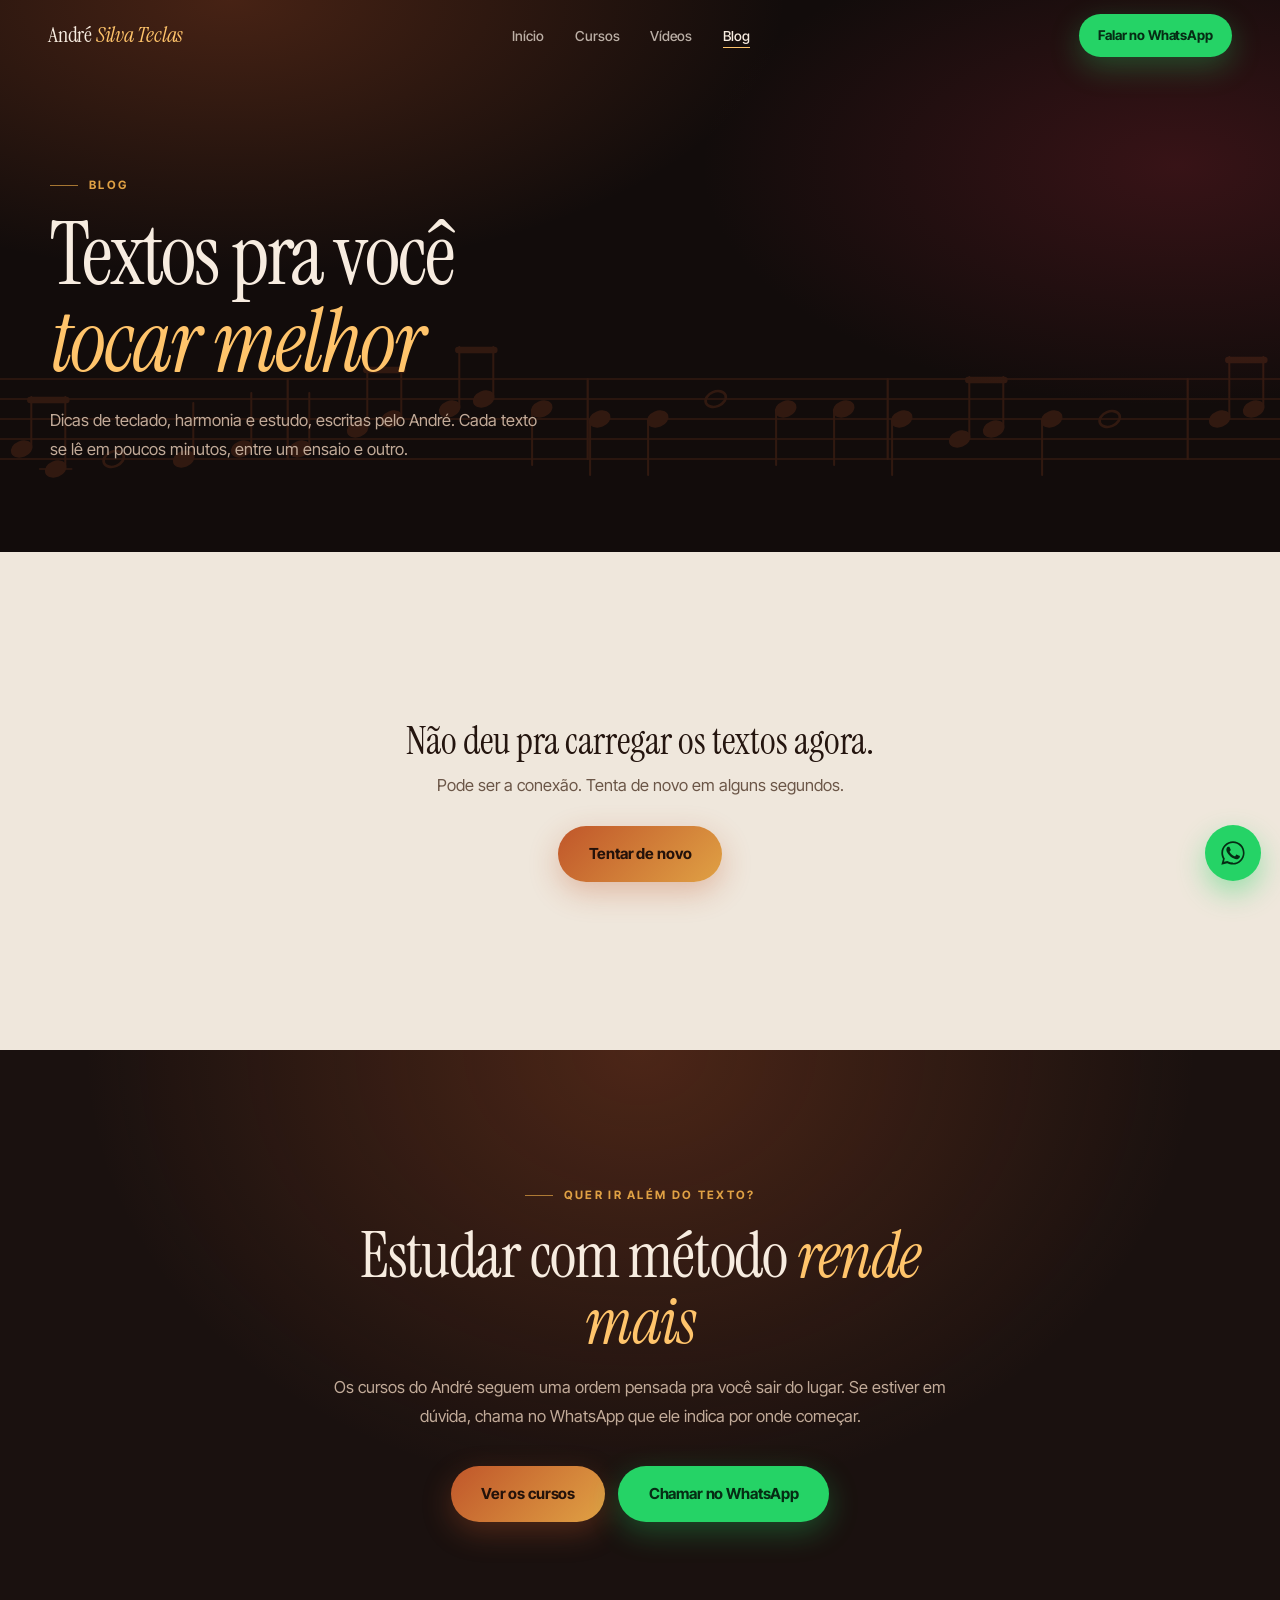
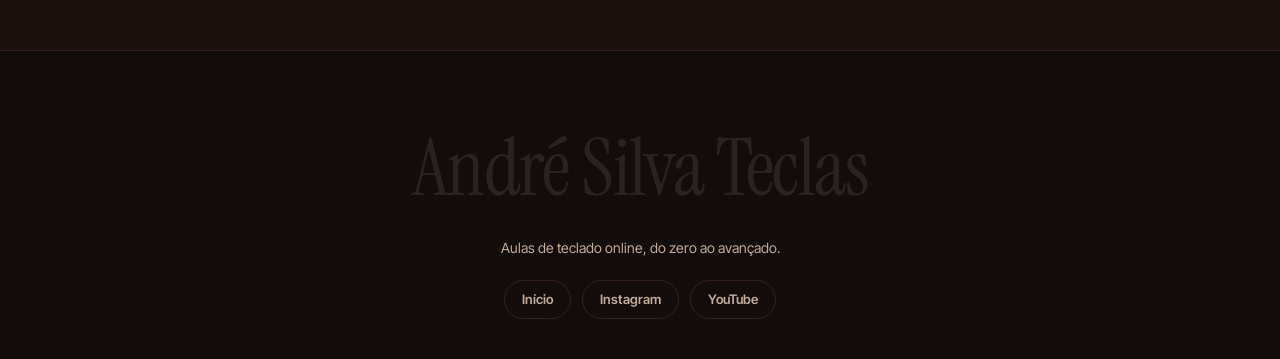
==== blog/index.html @ eff29282 "Andre Teclas: blog com painel, abertura animada e parallax; ja-tocados atualizado" ====
<!doctype html>
<html lang="pt-BR">
<head>
<meta charset="utf-8">
<meta name="viewport" content="width=device-width, initial-scale=1">
<title>Blog | André Silva Teclas</title>
<meta name="description" content="Textos do André Silva Teclas pra você tocar melhor: dicas de teclado, harmonia, ouvido e estudo, pra ler em poucos minutos.">
<link rel="canonical" href="https://marcel0gs.github.io/andre-silva-teclas/blog/">

<meta property="og:type" content="website">
<meta property="og:title" content="Blog | André Silva Teclas">
<meta property="og:description" content="Textos pra você tocar melhor, pra ler em poucos minutos.">
<meta property="og:locale" content="pt_BR">
<meta property="og:url" content="https://marcel0gs.github.io/andre-silva-teclas/blog/">
<meta property="og:image" content="https://marcel0gs.github.io/andre-silva-teclas/assets/img/og-capa.jpg">
<meta property="og:image:width" content="1200">
<meta property="og:image:height" content="630">
<meta name="twitter:card" content="summary_large_image">

<link rel="icon" href="../assets/img/favicon.svg" type="image/svg+xml">
<link rel="icon" href="../assets/img/favicon-32.png" sizes="32x32">
<link rel="apple-touch-icon" href="../assets/img/apple-touch-icon.png">

<link rel="preconnect" href="https://fonts.googleapis.com">
<link rel="preconnect" href="https://fonts.gstatic.com" crossorigin>
<link rel="preconnect" href="https://andreteclas.marcel0gs.workers.dev" crossorigin>
<link href="https://fonts.googleapis.com/css2?family=Instrument+Serif:ital@0;1&family=Inter+Tight:wght@400;500;600;700&display=swap" rel="stylesheet">

<link rel="stylesheet" href="../assets/css/estilo.css">
<link rel="stylesheet" href="../assets/css/componentes.css">
</head>
<body>

<nav class="nav">
  <a class="nav__logo" href="../">André <span>Silva Teclas</span></a>
  <ul class="nav__links">
    <li><a href="../">Início</a></li>
    <li><a href="../#cursos">Cursos</a></li>
    <li><a href="../#videos-secao">Vídeos</a></li>
    <li><a href="./" aria-current="page">Blog</a></li>
  </ul>
  <a class="btn btn--whats btn--pequeno" data-whats href="../#contato">Falar no WhatsApp</a>
</nav>

<div id="palco">

<header class="blog-topo">
  <div class="blog-topo__pauta" aria-hidden="true" data-px-x="0.3">
    <img src="../assets/img/pentagrama.svg" alt="" width="2400" height="190">
  </div>
  <div class="limite">
    <p class="kicker revela">Blog</p>
    <h1 class="blog-topo__titulo revela">Textos pra você <span class="destaque">tocar melhor</span></h1>
    <p class="texto revela">
      Dicas de teclado, harmonia e estudo, escritas pelo André. Cada texto se lê
      em poucos minutos, entre um ensaio e outro.
    </p>
  </div>
</header>

<section class="secao faixa-creme blog-secao">
  <div class="limite">
    <div class="blog-grade" id="blog-lista" aria-live="polite">
      <div class="post-card post-card--esqueleto" aria-hidden="true"><div class="post-card__capa"></div><div class="post-card__corpo"><i></i><i></i><i></i></div></div>
      <div class="post-card post-card--esqueleto" aria-hidden="true"><div class="post-card__capa"></div><div class="post-card__corpo"><i></i><i></i><i></i></div></div>
      <div class="post-card post-card--esqueleto" aria-hidden="true"><div class="post-card__capa"></div><div class="post-card__corpo"><i></i><i></i><i></i></div></div>
    </div>

    <div class="blog-estado" data-estado="vazio" hidden>
      <p class="blog-estado__titulo">Os primeiros textos estão chegando.</p>
      <p class="texto">Enquanto isso, tem aula de graça no canal do YouTube.</p>
      <a class="btn" href="https://www.youtube.com/@andresilvateclas" target="_blank" rel="noopener">Ver o canal</a>
    </div>

    <div class="blog-estado" data-estado="erro" hidden>
      <p class="blog-estado__titulo">Não deu pra carregar os textos agora.</p>
      <p class="texto">Pode ser a conexão. Tenta de novo em alguns segundos.</p>
      <a class="btn" href="">Tentar de novo</a>
    </div>
  </div>
</section>

<section class="secao chamada">
  <div class="chamada__caixa revela">
    <p class="kicker" style="justify-content:center">Quer ir além do texto?</p>
    <h2 class="titulo-secao">Estudar com método <span class="destaque">rende mais</span></h2>
    <p class="texto">
      Os cursos do André seguem uma ordem pensada pra você sair do lugar. Se
      estiver em dúvida, chama no WhatsApp que ele indica por onde começar.
    </p>
    <div class="hero__acoes" style="margin-top:2.2rem">
      <a class="btn" href="../#cursos">Ver os cursos</a>
      <a class="btn btn--whats" data-whats href="../#contato">Chamar no WhatsApp</a>
    </div>
  </div>
</section>

<footer class="rodape">
  <div class="rodape__marca">André Silva Teclas</div>
  <p>Aulas de teclado online, do zero ao avançado.</p>
  <div class="rodape__redes">
    <a href="../">Início</a>
    <a href="https://instagram.com/andresilvateclas" target="_blank" rel="noopener">Instagram</a>
    <a href="https://www.youtube.com/@andresilvateclas" target="_blank" rel="noopener">YouTube</a>
  </div>
</footer>

</div><!-- /#palco -->

<a class="whats-flutuante" data-whats href="../#contato" aria-label="Falar no WhatsApp">
  <svg width="28" height="28" viewBox="0 0 24 24" fill="#062c14"><path d="M17.5 14.4c-.3-.1-1.7-.9-2-1-.3-.1-.5-.1-.7.1-.2.3-.8 1-.9 1.2-.2.2-.3.2-.6.1-.3-.1-1.3-.5-2.4-1.5-.9-.8-1.5-1.8-1.7-2.1-.2-.3 0-.5.1-.6.1-.1.3-.3.4-.5.1-.1.2-.3.3-.5.1-.2 0-.4 0-.5C10 9 9.4 7.6 9.1 7c-.2-.5-.4-.4-.6-.4h-.5c-.2 0-.5.1-.7.3-.3.3-1 1-1 2.4s1 2.8 1.2 3c.1.2 2 3.1 4.9 4.3.7.3 1.2.5 1.6.6.7.2 1.3.2 1.8.1.5-.1 1.7-.7 1.9-1.4.2-.7.2-1.2.2-1.3-.1-.2-.3-.3-.6-.4z"/><path d="M12 2C6.5 2 2 6.5 2 12c0 1.8.5 3.6 1.4 5.1L2 22l5-1.3c1.4.8 3.1 1.2 4.9 1.2 5.5 0 10-4.5 10-10S17.5 2 12 2zm0 18.2c-1.6 0-3.1-.4-4.5-1.2l-.3-.2-3 .8.8-2.9-.2-.3C4 15 3.5 13.5 3.5 12c0-4.7 3.8-8.5 8.5-8.5s8.5 3.8 8.5 8.5-3.8 8.5-8.5 8.5z"/></svg>
</a>

<script src="../assets/js/blog.js"></script>
<script src="../assets/js/site.js"></script>
</body>
</html>
---- assets/css/estilo.css ----
/* ===========================================================================
   André Silva Teclas — base compartilhada (home + páginas de curso)

   Reconstrução 19/09/2026 no modelo de referência definido em
   identidade/design-guide.md ("Site de cliente: os dois pilares"):
   imagem impactante carrega o site, e animação vale pela fluidez, não pela
   complexidade.

   SISTEMA DE MOVIMENTO — as três regras que fazem parecer caro:
   1. Curva com saída longa (--saida). Entra rápido, desacelera devagar.
      É o que separa "animação de site" de "animação de template".
   2. Duração alta (700-900ms) e escalonamento entre irmãos (--i * 90ms).
      Tudo entrando junto parece barato, mesmo com a curva certa.
   3. Só transform e opacity. Qualquer outra propriedade força o navegador
      a recalcular layout a cada quadro, e é daí que vem o engasgo no
      celular intermediário.

   Paleta vintage quente: vinho, laranja queimado, âmbar e creme.
   =========================================================================== */

:root {
  /* ---- cor ---- */
  --vinho: #7a1f2b;
  --vinho-claro: #a52f33;
  --laranja: #c0562a;
  --ambar: #e0a144;
  --dourado: #ffc46b;
  --roxo: #a855f7;
  --whats: #25D366;

  --fundo: #120c0b;          /* escuro base */
  --fundo-2: #1a110f;        /* escuro alternado */
  --carta: #201513;
  --borda: #34211d;
  --texto: #f7ece0;
  --texto-fraco: #c2ab99;

  /* superfície clara: é o que dá o ar editorial da referência.
     Site só escuro fica pesado; a alternância creme/escuro é metade do efeito. */
  --creme: #efe7dc;
  --creme-2: #e5dacb;
  --creme-borda: #d6c7b4;
  --tinta: #24150f;          /* texto sobre creme */
  --tinta-fraca: #6b5647;

  /* ---- movimento ---- */
  --saida: cubic-bezier(0.16, 1, 0.3, 1);
  --saida-curta: cubic-bezier(0.22, 1, 0.36, 1);
  --dur: 820ms;
  --dur-curta: 420ms;
  --passo: 90ms;             /* atraso entre elementos irmãos */

  /* ---- medida ---- */
  --nav-altura: 72px;
  --raio: 20px;
  --limite: 1180px;
}

/* ---------------------------------------------------------------- reset --- */
* { box-sizing: border-box; }
html { -webkit-text-size-adjust: 100%; }
html { scroll-behavior: smooth; }


body {
  margin: 0;
  background: var(--fundo);
  color: var(--texto);
  font-family: "Inter Tight", system-ui, -apple-system, "Segoe UI", sans-serif;
  font-size: 16px;
  line-height: 1.6;
  overflow-x: hidden;
  -webkit-font-smoothing: antialiased;
}
img, video, canvas, svg { max-width: 100%; display: block; }
section { position: relative; }
a { color: inherit; }
::selection { background: var(--ambar); color: #1a0f08; }

/* #palco: invólucro de TODO o conteúdo da página. Nada position:fixed pode
   morar aqui dentro: nav, botão flutuante e canvas do cursor ficam fora.
   Nada o transforma desde 19/09/2026, quando o scroll por interpolação saiu.
   Por isso ele NÃO leva will-change: criar camada de composição pra página
   inteira sem necessidade custa memória e não devolve nada. */

/* ------------------------------------------------------------ tipografia --- */
/* Duas famílias em contraste, como nos modelos de referência:
   serifa display pro momento nobre, sans geométrica pro resto. */
.display {
  font-family: "Instrument Serif", Georgia, "Times New Roman", serif;
  font-weight: 400;
  letter-spacing: -0.015em;
  line-height: 1.02;
}

h1, h2, h3, h4 { margin: 0; line-height: 1.1; font-weight: 600; letter-spacing: -0.025em; }

.titulo-secao {
  font-family: "Instrument Serif", Georgia, serif;
  font-weight: 400;
  font-size: clamp(2.1rem, 5.6vw, 4rem);
  letter-spacing: -0.02em;
  line-height: 1.04;
  margin-bottom: 1.1rem;
}
.titulo-secao .destaque { font-style: italic; color: var(--dourado); }
.faixa-creme .titulo-secao .destaque { color: var(--laranja); }

.kicker {
  text-transform: uppercase; letter-spacing: .2em; font-size: .72rem; font-weight: 700;
  color: var(--ambar); display: inline-flex; align-items: center; gap: .7rem;
  margin: 0 0 1.1rem; font-family: "Inter Tight", system-ui, sans-serif;
}
.kicker::before { content: ""; width: 28px; height: 1px; background: currentColor; opacity: .7; }
.faixa-creme .kicker { color: var(--laranja); }

.texto { color: var(--texto-fraco); line-height: 1.75; font-size: 1.03rem; margin: 0; }
.faixa-creme .texto { color: var(--tinta-fraca); }
.centro { text-align: center; }
.centro .kicker { justify-content: center; }

/* ---------------------------------------------------------------- layout --- */
.secao { padding: clamp(4.5rem, 10vw, 8.5rem) 1.5rem; scroll-margin-top: var(--nav-altura); }
.limite { max-width: var(--limite); margin: 0 auto; }
.faixa-escura { background: var(--fundo-2); }
.faixa-creme { background: var(--creme); color: var(--tinta); }
.faixa-creme h1, .faixa-creme h2, .faixa-creme h3 { color: var(--tinta); }

/* ------------------------------------------------------------- movimento --- */
/* .revela é o único jeito de um bloco entrar na tela. O atraso vem do --i
   inline, que é o índice do elemento dentro do grupo. */
.revela {
  opacity: 0;
  transform: translate3d(0, 34px, 0);
  transition:
    opacity var(--dur) var(--saida),
    transform var(--dur) var(--saida);
  transition-delay: calc(var(--i, 0) * var(--passo));
}
.revela.visivel { opacity: 1; transform: translate3d(0, 0, 0); }

/* imagem que cresce ao entrar: o corte fica no pai, a escala no filho,
   pra continuar sendo só transform */
.moldura { overflow: hidden; border-radius: var(--raio); position: relative; }
.moldura > img, .moldura > video {
  width: 100%; height: 100%; object-fit: cover;
  transform: scale(1.16);
  transition: transform 1.5s var(--saida);
  transition-delay: calc(var(--i, 0) * var(--passo));
}
.moldura.visivel > img, .moldura.visivel > video { transform: scale(1); }

/* ---------------------------------------------------------------- botões --- */
/* Padrão validado em vídeo (13/09/2026): brilho diagonal atravessa uma vez
   no hover e some. Sem rotação, sem animação contínua em repouso. */
.btn {
  position: relative; isolation: isolate; overflow: hidden;
  display: inline-flex; align-items: center; justify-content: center; gap: .55rem;
  background: linear-gradient(135deg, var(--laranja), var(--ambar));
  color: #24120a; padding: 1rem 1.9rem; border-radius: 999px;
  text-decoration: none; font-weight: 700; font-size: .95rem; border: none;
  letter-spacing: -0.01em;
  box-shadow: 0 10px 30px rgba(192, 86, 42, .32);
  transition: transform var(--dur-curta) var(--saida), box-shadow var(--dur-curta) var(--saida), filter .2s ease;
}
.btn:hover, .btn:focus-visible {
  transform: translate3d(0, -3px, 0); filter: brightness(1.05);
  box-shadow: 0 18px 40px rgba(224, 161, 68, .42);
}
.btn::before {
  content: ""; position: absolute; top: 0; left: -60%; width: 40%; height: 100%; z-index: 1;
  background: linear-gradient(115deg, transparent, rgba(255,255,255,.55), transparent);
  transform: skewX(-20deg); transition: left .7s var(--saida); pointer-events: none;
}
.btn:hover::before, .btn:focus-visible::before { left: 130%; }

.btn--whats { background: var(--whats); color: #062c14; box-shadow: 0 10px 30px rgba(37,211,102,.3); }
.btn--whats:hover { box-shadow: 0 18px 40px rgba(37,211,102,.42); }
.btn--vazado {
  background: transparent; color: var(--texto);
  border: 1px solid rgba(247,236,224,.3); box-shadow: none;
}
.btn--vazado:hover { background: rgba(247,236,224,.09); box-shadow: none; }
.faixa-creme .btn--vazado { color: var(--tinta); border-color: rgba(36,21,15,.25); }
.faixa-creme .btn--vazado:hover { background: rgba(36,21,15,.06); }
.btn--pequeno { padding: .65rem 1.2rem; font-size: .84rem; }
.btn--largo { width: 100%; }

/* link com sublinhado que corre, no lugar de botão quando o peso não cabe */
.link-seta {
  display: inline-flex; align-items: center; gap: .5rem; text-decoration: none;
  font-weight: 600; font-size: .9rem; letter-spacing: .02em; text-transform: uppercase;
  color: inherit; padding-bottom: .3rem; position: relative;
}
.link-seta::after {
  content: ""; position: absolute; left: 0; bottom: 0; width: 100%; height: 1px;
  background: currentColor; transform: scaleX(1); transform-origin: right;
  transition: transform .5s var(--saida);
}
.link-seta:hover::after { transform: scaleX(0); }
.link-seta span { transition: transform .5s var(--saida); }
.link-seta:hover span { transform: translate3d(5px, 0, 0); }

/* ------------------------------------------------------------------- nav --- */
.nav {
  position: fixed; top: 0; left: 0; right: 0; z-index: 40; height: var(--nav-altura);
  display: flex; align-items: center; justify-content: space-between;
  padding: 0 clamp(1.1rem, 4vw, 3rem);
  background: transparent;
  transition: background var(--dur-curta) ease, border-color var(--dur-curta) ease, backdrop-filter var(--dur-curta) ease;
  border-bottom: 1px solid transparent;
}
/* No topo o nav flutua sobre o hero, que é CLARO: aqui o texto precisa ser
   escuro. Assim que rola, o vidro escuro entra e o texto vira claro.
   A home marca .nav--claro; as páginas internas nascem com fundo escuro e
   não precisam disso. */
.nav--claro .nav__logo { color: #2b1008; }
.nav--claro .nav__logo span { color: #9c3520; }
.nav--claro .nav__links a { color: rgba(43,16,8,.72); }
.nav--claro .nav__links a:hover { color: #2b1008; }
.nav--claro .nav__links a::after { background: #9c3520; }

.nav--rolado {
  background: rgba(18,12,11,.9); backdrop-filter: blur(14px);
  border-bottom-color: var(--borda);
}
.nav--rolado.nav--claro .nav__logo { color: var(--texto); }
.nav--rolado.nav--claro .nav__logo span { color: var(--dourado); }
.nav--rolado.nav--claro .nav__links a { color: rgba(247,236,224,.72); }
.nav--rolado.nav--claro .nav__links a:hover { color: var(--texto); }
.nav--rolado.nav--claro .nav__links a::after { background: var(--dourado); }

.nav__logo {
  font-family: "Instrument Serif", Georgia, serif; font-weight: 400;
  font-size: 1.35rem; text-decoration: none; letter-spacing: -0.01em; line-height: 1;
  color: var(--texto); transition: color var(--dur-curta) ease;
}
.nav__logo span { font-style: italic; color: var(--dourado); transition: color var(--dur-curta) ease; }
.nav__links { display: flex; align-items: center; gap: 1.9rem; list-style: none; margin: 0; padding: 0; }
.nav__links a {
  text-decoration: none; color: rgba(247,236,224,.72); font-size: .86rem; font-weight: 500;
  position: relative; padding: .25rem 0; transition: color var(--dur-curta) ease;
}
.nav__links a::after {
  content: ""; position: absolute; left: 0; bottom: 0; width: 100%; height: 1px;
  background: var(--dourado); transform: scaleX(0); transform-origin: left;
  transition: transform .45s var(--saida);
}
.nav__links a:hover { color: var(--texto); }
.nav__links a:hover::after { transform: scaleX(1); }
@media (max-width: 900px) { .nav__links { display: none; } }

/* --------------------------------------------------------------- rodapé --- */
.rodape {
  background: var(--fundo); border-top: 1px solid var(--borda);
  padding: clamp(3rem, 6vw, 5rem) 1.5rem 2.5rem; text-align: center;
  color: var(--texto-fraco); font-size: .88rem;
}
.rodape__marca {
  font-family: "Instrument Serif", Georgia, serif; font-size: clamp(2.4rem, 9vw, 5rem);
  color: rgba(247,236,224,.1); line-height: 1; margin-bottom: 1.8rem; letter-spacing: -0.02em;
}
.rodape__redes { display: flex; flex-wrap: wrap; gap: .7rem; justify-content: center; margin-top: 1.3rem; }
.rodape__redes a {
  text-decoration: none; border: 1px solid var(--borda); padding: .5rem 1.05rem;
  border-radius: 999px; font-weight: 600; font-size: .82rem;
  transition: border-color var(--dur-curta) ease, color var(--dur-curta) ease, transform var(--dur-curta) var(--saida);
}
.rodape__redes a:hover { border-color: var(--ambar); color: var(--texto); transform: translate3d(0,-2px,0); }

/* --------------------------------------------------- whatsapp flutuante --- */
.whats-flutuante {
  position: fixed; right: 1.2rem; bottom: 1.2rem; z-index: 45;
  width: 56px; height: 56px; border-radius: 50%; background: var(--whats);
  display: grid; place-items: center; text-decoration: none;
  box-shadow: 0 12px 28px rgba(37,211,102,.42);
  transition: transform var(--dur-curta) var(--saida);
}
.whats-flutuante:hover { transform: scale(1.09); }

/* ------------------------------------------------- notas flutuantes (FAQ) --- */
.notas { position: absolute; inset: 0; overflow: hidden; pointer-events: none; z-index: 0; }
.nota {
  position: absolute; display: grid; place-items: center;
  width: 42px; height: 42px; border-radius: 14px; font-size: 1.15rem;
  background: rgba(192,86,42,.1); border: 1px solid rgba(192,86,42,.22);
  color: var(--laranja); opacity: .55;
  animation: nota-flutua 9s ease-in-out infinite;
}
/* Em tela estreita não existe margem lateral sobrando: a nota cairia em
   cima do card. Melhor sumir do que atrapalhar. */
@media (max-width: 1100px) { .notas { display: none; } }
@keyframes nota-flutua {
  0%, 100% { transform: translate3d(0,0,0) rotate(-4deg); }
  50%      { transform: translate3d(0,-16px,0) rotate(4deg); }
}

/* ------------------------------------------------------ cursor e rastro --- */
body.cursor-proprio, body.cursor-proprio a, body.cursor-proprio button { cursor: crosshair; }
#rastro { position: fixed; inset: 0; z-index: 9999; pointer-events: none; }

/* --------------------------------------------------- acessibilidade base --- */
:focus-visible { outline: 2px solid var(--ambar); outline-offset: 3px; }

/* Quem pediu menos movimento recebe o site inteiro, parado e legível.
   Nada aqui pode depender de animação pra aparecer. */
@media (prefers-reduced-motion: reduce) {
  html { scroll-behavior: auto; }
  .revela { opacity: 1; transform: none; transition: none; }
  .moldura > img, .moldura > video { transform: none; transition: none; }
  .nota { animation: none; }
  #rastro { display: none; }
  body.cursor-proprio, body.cursor-proprio a { cursor: auto; }
  *, *::before, *::after { animation-duration: .001ms !important; animation-iteration-count: 1 !important; }
}
---- assets/css/componentes.css ----
/* ===========================================================================
   André Silva Teclas — componentes.
   Complementa estilo.css (paleta, tipografia, sistema de movimento).

   ⚠️ COMPOSIÇÃO DO HERO — descoberta de 17/09/2026 que continua valendo:
   a silhueta é ESCURA. Silhueta escura sobre fundo escuro some. O que faz
   ela ler é o inverso: gradiente quente CLARO no fundo e a figura escura
   recortada por cima. Não inverter isso "pra combinar com o resto do site".
   =========================================================================== */

/* =========================================================== HERO ========= */
.hero {
  position: relative; min-height: 100svh; overflow: hidden;
  display: flex; flex-direction: column; justify-content: space-between;
  padding: calc(var(--nav-altura) + clamp(2rem, 6vh, 4rem)) 1.5rem 0;
  /* ⚠️ A BASE NÃO PODE FICAR ESCURA. O teclado da figura é preto e cai
     justamente no rodapé do hero: com a base em vinho quase preto ele
     desaparecia e sobrava um homem de chapéu sem instrumento, que é o
     contrário do que a imagem tem pra contar. A base fica em laranja
     queimado, e quem faz a emenda com a seção seguinte é o ::after, numa
     faixa curta no finzinho. */
  background:
    linear-gradient(176deg,
      #f7f0e6 0%,
      #efe0ca 20%,
      #eab375 42%,
      #dd7c3e 64%,
      #c85a2b 84%,
      #b04a24 100%);
}

/* grão analógico: tira o aspecto de gradiente digital chapado */
.hero__grao {
  position: absolute; inset: 0; z-index: 4; pointer-events: none; opacity: .45;
  background-image: radial-gradient(rgba(60,20,10,.22) 1px, transparent 1px);
  background-size: 3px 3px; mix-blend-mode: multiply;
}
/* ⚠️ OS PONTOS DESSA RAMPA NÃO SÃO LINEARES DE PROPÓSITO.
   Com uma rampa reta a emenda não tinha salto de cor nenhum (medido: 19,12,11
   virando 18,12,11), e AINDA ASSIM aparecia uma linha. O que a vista pega
   não é o degrau de cor, é o degrau de VELOCIDADE: o gradiente vinha
   escurecendo num ritmo constante e parava seco ao encostar no fundo.
   Por isso os últimos pontos são bem juntos: a rampa chega no escuro
   desacelerando, e os últimos 13% quase não mudam de cor. Sem kink, sem
   linha.
   O trecho transparente no começo continua existindo pra rampa só começar
   ABAIXO das teclas brancas, que precisam ficar acesas. */
.hero::after {
  content: ""; position: absolute; left: 0; right: 0; bottom: 0; height: 26%;
  z-index: 4; pointer-events: none;
  background: linear-gradient(180deg,
    transparent 0%,
    transparent 28%,
    rgba(18,12,11,.08) 40%,
    rgba(18,12,11,.25) 52%,
    rgba(18,12,11,.45) 63%,
    rgba(18,12,11,.64) 72%,
    rgba(18,12,11,.80) 80%,
    rgba(18,12,11,.91) 87%,
    rgba(18,12,11,.97) 93%,
    var(--fundo) 100%);
}

/* luz quente atrás da figura: é ela que recorta a silhueta contra o fundo */
.hero__luz {
  position: absolute; left: 50%; bottom: -6%; z-index: 1; pointer-events: none;
  width: min(1100px, 104%); aspect-ratio: 1.4;
  transform: translate3d(-50%, 0, 0);
  background:
    radial-gradient(ellipse 50% 46% at 50% 56%, rgba(255,214,150,.75) 0%, rgba(230,160,80,.4) 40%, transparent 70%),
    radial-gradient(ellipse 72% 58% at 50% 62%, rgba(255,150,70,.4) 0%, transparent 72%);
  filter: blur(18px);
  animation: pulsa-luz 9s ease-in-out infinite;
}
@keyframes pulsa-luz {
  0%, 100% { opacity: .85; transform: translate3d(-50%,0,0) scale(1); }
  50%      { opacity: 1;   transform: translate3d(-50%,0,0) scale(1.05); }
}

/* ---- marca gigante sangrando na base, atrás da figura ----
   É o movimento central da referência: a tipografia é a imagem principal,
   e a figura passa na frente dela. */
/* Altura escolhida a dedo: a marca precisa cair ACIMA da linha do teclado,
   senão o instrumento cobre ela inteira e o efeito vira ruído. Ela aparece
   dos dois lados do tronco, e é o tronco passando na frente que dá a
   profundidade. */
.hero__marca {
  position: absolute; left: 50%; bottom: 25%; z-index: 2;
  transform: translate3d(-50%, 0, 0);
  width: 112%; text-align: center; pointer-events: none; user-select: none;
  font-family: "Instrument Serif", Georgia, serif;
  font-size: clamp(2.8rem, 13.5vw, 14rem);
  line-height: .84; letter-spacing: 0.005em; white-space: nowrap;
  color: rgba(253,246,236,.9);
  text-shadow: 0 14px 60px rgba(60,12,8,.35);
  opacity: 0;
  animation: marca-entra 1.5s var(--saida) calc(var(--atraso-intro, 0s) + .35s) forwards;
}
@keyframes marca-entra {
  from { opacity: 0; transform: translate3d(-50%, 52px, 0); }
  to   { opacity: 1; transform: translate3d(-50%, 0, 0); }
}

/* ---- a figura animada (GIF do teclado, convertido pra WebP animado) ---- */
/* ⚠️ O TAMANHO VEM DA ALTURA DA TELA, NÃO DA LARGURA.
   Antes era `width: min(990px, 102%)` com `bottom: -13%`, e isso quebrava em
   monitor grande por dois motivos que se somam: a largura travava em 990px
   enquanto a marca gigante continuava crescendo (a figura encolhia perto do
   texto), e os -13% de uma tela alta viram um recuo bem maior em pixels
   (165px num monitor de 1273 contra 117px num de 900), empurrando a figura
   pra fora da tela por baixo.
   Amarrar a largura em svh resolve os dois: a figura cresce junto com a
   altura disponível, que é o que de fato limita a composição. O recuo virou
   px fixo pra não escalar com a tela. */
.hero__arte {
  position: absolute; left: 50%; bottom: -20px; z-index: 3;
  width: min(104%, 92vh, 1280px);
  width: min(104%, 92svh, 1280px);
  pointer-events: none;
  transform: translate3d(-50%, 0, 0);
  will-change: transform, opacity;
  filter: drop-shadow(0 26px 60px rgba(70,20,10,.42));
}
.hero__arte img, .hero__arte video { width: 100%; height: auto; }
.hero__arte { opacity: 0; animation: arte-entra 1.6s var(--saida) calc(var(--atraso-intro, 0s) + .15s) forwards; }
@keyframes arte-entra {
  from { opacity: 0; transform: translate3d(-50%, 34px, 0) scale(1.03); }
  to   { opacity: 1; transform: translate3d(-50%, 0, 0) scale(1); }
}

/* ---- texto do hero ----
   Centralizado porque a figura é simétrica e ocupa a largura toda. Texto
   alinhado à esquerda brigaria com o tronco no meio da tela. */
.hero__conteudo {
  position: relative; z-index: 5; max-width: 860px; width: 100%;
  margin: 0 auto; text-align: center; color: var(--tinta);
}
.hero__conteudo .kicker { color: #9c3520; justify-content: center; }
.hero h1 {
  font-family: "Instrument Serif", Georgia, serif; font-weight: 400;
  font-size: clamp(2.3rem, 5.6vw, 4.6rem);
  line-height: 1.0; letter-spacing: -0.025em;
  max-width: 17ch; margin: 0 auto; color: #2b1008;
}
.hero h1 em { font-style: italic; color: #9c3520; }
.hero__sub {
  margin: 1.1rem auto 0; max-width: 44ch; color: #67402c;
  font-size: clamp(.98rem, 1.4vw, 1.08rem); line-height: 1.7;
}
.hero__acoes { display: flex; flex-wrap: wrap; gap: .8rem; margin-top: 1.6rem; justify-content: center; }
/* ⚠️ Escopo obrigatório em .hero: o botão vazado só fica escuro porque o
   FUNDO do hero é claro. A classe .hero__acoes é reaproveitada na chamada
   final e nas páginas de curso, que têm fundo escuro — sem o .hero na
   frente, o botão vira escuro sobre escuro e some. Já aconteceu. */
.hero .hero__acoes .btn--vazado { color: #2b1008; border-color: rgba(43,16,8,.32); }
.hero .hero__acoes .btn--vazado:hover { background: rgba(43,16,8,.07); }

/* entrada escalonada das linhas do hero */
.hero__conteudo > * {
  opacity: 0; animation: sobe 1s var(--saida) forwards;
}
.hero__conteudo > *:nth-child(1) { animation-delay: calc(var(--atraso-intro, 0s) + .10s); }
.hero__conteudo > *:nth-child(2) { animation-delay: calc(var(--atraso-intro, 0s) + .20s); }
.hero__conteudo > *:nth-child(3) { animation-delay: calc(var(--atraso-intro, 0s) + .30s); }
.hero__conteudo > *:nth-child(4) { animation-delay: calc(var(--atraso-intro, 0s) + .40s); }
@keyframes sobe {
  from { opacity: 0; transform: translate3d(0, 28px, 0); }
  to   { opacity: 1; transform: translate3d(0, 0, 0); }
}

/* ---- faixa de prova social, logo abaixo do hero ----
   O fundo NÃO é chapado: ele começa exatamente na cor em que o hero termina
   (#8e3a1c) e dissolve no escuro do site ao longo da própria altura. É a
   segunda metade da emenda descrita lá em cima, no .hero::after.
   Se mudar a cor do pé do hero, mudar o primeiro tom daqui junto, senão
   reaparece a linha de corte. */
.provas {
  padding: clamp(2.6rem, 5.5vw, 4rem) 1.5rem clamp(2.4rem, 5vw, 3.6rem);
  background: var(--fundo);
}
.provas__grade {
  display: grid; grid-template-columns: repeat(auto-fit, minmax(150px, 1fr));
  gap: clamp(1.4rem, 3vw, 2.5rem); text-align: center;
}
.provas__grade > div { display: flex; flex-direction: column; gap: .3rem; }
.provas__grade strong {
  font-family: "Instrument Serif", Georgia, serif; font-weight: 400;
  color: var(--dourado); font-size: clamp(1.9rem, 4vw, 2.9rem);
  line-height: 1.05; letter-spacing: -0.02em;
}
.provas__grade span { color: var(--texto-fraco); font-size: .82rem; letter-spacing: .03em; }

.hero__rolar {
  position: absolute; right: clamp(.6rem, 2.4vw, 2rem); bottom: clamp(3rem, 9vh, 5.5rem);
  z-index: 5; writing-mode: vertical-rl; margin: 0;
  color: rgba(250,238,224,.6); font-size: .66rem; letter-spacing: .24em; text-transform: uppercase;
  display: flex; align-items: center; gap: .8rem;
}
.hero__rolar::after {
  content: ""; width: 1px; height: 46px;
  background: linear-gradient(rgba(250,238,224,.7), transparent);
  animation: fio 2.4s ease-in-out infinite;
  transform-origin: top;
}
@keyframes fio { 0%,100% { transform: scaleY(.4); opacity: .5; } 50% { transform: scaleY(1); opacity: 1; } }

/* ======================= HERO NO CELULAR =======================
   ⚠️ O INIMIGO AQUI É A ALTURA, NÃO A LARGURA.

   No Safari do iPhone, com as barras de endereço e de navegação à mostra,
   sobra bem menos altura do que os 844px nominais do aparelho. Nesse
   aperto a composição estourava de um jeito específico e feio: o h1 caía
   pra três linhas, os dois botões empilhavam um sobre o outro, o bloco de
   texto descia, e o botão "Ver os cursos" ia parar EM CIMA DO ROSTO do
   músico.

   O conserto tem três partes, e as três são necessárias:
   1. os botões viram UMA LINHA SÓ (empilhado custava ~70px de altura)
   2. o texto encolhe um pouco e as margens apertam
   3. a figura cabe INTEIRA na tela, sem sangrar pelos lados

   Antes de mexer em qualquer número daqui, testar em 390x700, que é o
   Safari com barra, e não em 390x844, que é o aparelho sem barra nenhuma.
   =============================================================== */
@media (max-width: 860px) {
  .hero { padding-top: calc(var(--nav-altura) + 1rem); }

  .hero h1 {
    font-size: clamp(1.85rem, 8vw, 2.6rem);
    line-height: 1.02; max-width: 16ch;
  }
  .hero__sub {
    margin-top: .8rem; max-width: 34ch;
    font-size: .95rem; line-height: 1.55;
  }

  /* uma linha só, os dois botões dividindo a largura em partes iguais */
  .hero__acoes {
    margin-top: 1.1rem; flex-wrap: nowrap; gap: .5rem;
    max-width: 360px; margin-inline: auto;
  }
  .hero__acoes .btn {
    flex: 1 1 0; min-width: 0; padding: .82rem .7rem;
    font-size: .83rem; white-space: nowrap;
  }

  /* A figura cabe inteira: nada de teclado cortado nas laterais. O recuo
     de baixo deixa ela pousar exatamente onde começa a emenda escura. */
  .hero__arte { width: 100%; bottom: 5%; }
  .hero__luz { bottom: 2%; width: 118%; }
  .hero__marca { font-size: clamp(2.4rem, 15.5vw, 6rem); bottom: 30%; }
  .hero__rolar { display: none; }
  /* hero mais baixo no celular: a rampa precisa de mais altura relativa
     pra desacelerar do mesmo jeito */
  .hero::after { height: 30%; }
}

/* ======================================================== FAIXA CORRENDO === */
/* Marquee de uma linha só. Duplicado no HTML pra emendar sem salto. */
.faixa-marquee {
  background: var(--fundo); border-block: 1px solid var(--borda);
  padding: 1.5rem 0; overflow: hidden; display: flex; gap: 0;
}
.marquee__trilho {
  display: flex; flex: none; gap: 3rem; padding-right: 3rem;
  animation: corre 38s linear infinite;
}
.faixa-marquee:hover .marquee__trilho { animation-play-state: paused; }
@keyframes corre { from { transform: translate3d(0,0,0); } to { transform: translate3d(-100%,0,0); } }
.marquee__item {
  display: inline-flex; align-items: center; gap: 3rem; flex: none;
  font-family: "Instrument Serif", Georgia, serif;
  font-size: clamp(1.3rem, 2.8vw, 2.1rem); color: rgba(247,236,224,.55);
  letter-spacing: -0.01em; white-space: nowrap;
}
.marquee__item::after { content: "♪"; color: var(--laranja); font-size: .8em; }

/* ============================================================ BLOCOS ====== */
.grade-3 { display: grid; grid-template-columns: repeat(auto-fit, minmax(258px, 1fr)); gap: 1.2rem; margin-top: 3rem; }

.carta {
  background: var(--carta); border: 1px solid var(--borda); border-radius: 16px; padding: 1.7rem;
  transition: transform var(--dur-curta) var(--saida), border-color var(--dur-curta) ease;
}
.carta:hover { transform: translate3d(0,-4px,0); border-color: rgba(255,196,107,.3); }
.carta h3 { font-size: 1.08rem; margin-bottom: .6rem; font-weight: 600; }
.carta p { margin: 0; color: var(--texto-fraco); font-size: .93rem; line-height: 1.68; }
.faixa-creme .carta {
  background: var(--creme-2); border-color: var(--creme-borda);
}
.faixa-creme .carta:hover { border-color: rgba(192,86,42,.45); }
.faixa-creme .carta p { color: var(--tinta-fraca); }

.carta__num {
  display: grid; place-items: center; width: 44px; height: 44px; border-radius: 14px; margin-bottom: 1.1rem;
  background: linear-gradient(135deg, var(--vinho), var(--laranja)); color: var(--dourado);
  font-family: "Instrument Serif", Georgia, serif; font-size: 1.15rem; font-weight: 400;
}
.dor { display: flex; gap: .85rem; align-items: flex-start; }
.dor::before { content: "\2715"; color: var(--vinho-claro); font-weight: 700; line-height: 1.6; flex: none; }
.fecho {
  margin-top: 3rem; text-align: center;
  font-family: "Instrument Serif", Georgia, serif; font-weight: 400;
  font-size: clamp(1.4rem, 3.4vw, 2.3rem); color: var(--texto); line-height: 1.2;
}
.fecho span { font-style: italic; color: var(--dourado); }

/* =================================================== INSTRUMENTO TOCÁVEL == */
.instrumento {
  max-width: 1000px; margin: 3rem auto 0;
  background: linear-gradient(180deg, #2a1c18 0%, #1a110f 70%, #140d0c 100%);
  border-radius: 22px 22px 10px 10px; padding: 1.3rem 1.3rem 0;
  box-shadow: 0 40px 90px rgba(0,0,0,.6), inset 0 2px 0 rgba(255,196,107,.12);
  border: 1px solid var(--borda);
}
.instrumento__painel { display: flex; align-items: center; gap: 1rem; padding: 0 .5rem 1.1rem; }
.instrumento__grade {
  width: 60px; height: 32px; border-radius: 6px; opacity: .5; flex: none;
  background-image: radial-gradient(circle, #000 1.4px, transparent 1.4px); background-size: 7px 7px;
}
.instrumento__tela {
  flex: 1; height: 32px; background: #0d0706; border-radius: 5px; display: grid; place-items: center;
  color: var(--ambar); font-family: ui-monospace, monospace; font-size: .7rem; letter-spacing: .14em;
  box-shadow: inset 0 0 12px rgba(224,161,68,.4);
}
.instrumento__base { height: 15px; background: #140d0c; border-radius: 0 0 10px 10px; }
.teclado {
  --paleta-0: var(--dourado); --paleta-1: var(--laranja); --paleta-2: var(--roxo);
  position: relative; width: 100%; height: clamp(115px, 21vw, 180px); display: flex;
}
.tecla { cursor: pointer; touch-action: manipulation; user-select: none; -webkit-user-select: none; }
.tecla--branca {
  flex: 1; position: relative; margin: 0 1px; border-radius: 0 0 8px 8px;
  background: linear-gradient(180deg, #fdf8f1 0%, #e6dacb 88%, #d3c4b2 100%);
  box-shadow: 0 8px 0 rgba(0,0,0,.07) inset, 0 10px 16px rgba(0,0,0,.45);
  transition: transform .07s ease, box-shadow .07s ease;
}
.tecla--branca.tecla--ativa { transform: translate3d(0,6px,0); box-shadow: 0 2px 0 rgba(0,0,0,.08) inset, 0 3px 6px rgba(0,0,0,.4); }
.tecla--preta {
  position: absolute; top: 0; height: 62%; z-index: 2; border-radius: 0 0 6px 6px;
  background: linear-gradient(180deg, #3a2823 0%, #140d0c 100%);
  box-shadow: 0 8px 14px rgba(0,0,0,.65); transition: transform .07s ease;
}
.tecla--preta.tecla--ativa { transform: translate3d(0,5px,0); }
.brilho {
  position: absolute; left: 50%; bottom: 0; width: 140%; aspect-ratio: 1; border-radius: 50%;
  transform: translate(-50%, 30%) scale(.4); z-index: 0; opacity: 0; pointer-events: none;
  background: radial-gradient(circle, var(--cor) 0%, transparent 70%);
}
.brilho.brilho--ativa { animation: brilho-pulso .7s ease-out forwards; }
@keyframes brilho-pulso {
  0%   { opacity: .6; transform: translate(-50%, 30%) scale(.4); }
  100% { opacity: 0;  transform: translate(-50%, 30%) scale(1.6); }
}
.particula {
  position: absolute; width: 5px; height: 5px; border-radius: 50%; background: var(--cor);
  pointer-events: none; z-index: 3; animation: particula-sobe .9s ease-out forwards;
}
@keyframes particula-sobe {
  0%   { transform: translate(0,0); opacity: 1; }
  100% { transform: translate(var(--dx), -90px); opacity: 0; }
}

/* ============================================================ CURSOS ====== */
.cursos { display: grid; grid-template-columns: repeat(auto-fit, minmax(300px, 1fr)); gap: 1.6rem; margin-top: 3.2rem; }
.curso {
  position: relative; display: flex; flex-direction: column; overflow: hidden;
  border-radius: var(--raio); text-decoration: none; min-height: 380px;
  background: var(--creme-2); border: 1px solid var(--creme-borda);
  transition: transform var(--dur) var(--saida), box-shadow var(--dur) var(--saida), border-color var(--dur-curta) ease;
}
.curso:hover, .curso:focus-visible {
  transform: translate3d(0,-10px,0);
  border-color: rgba(192,86,42,.5);
  box-shadow: 0 30px 60px rgba(90,45,20,.22);
}
.curso__capa { position: relative; height: 190px; overflow: hidden; background: var(--vinho); }
.curso__capa img {
  width: 100%; height: 100%; object-fit: cover;
  transition: transform 1.1s var(--saida);
}
.curso:hover .curso__capa img { transform: scale(1.07); }
/* Véu só no pé da capa, pra emendar com o corpo do card.
   ⚠️ Era um véu escuro sobre a capa inteira, e isso apagava a cor: as capas
   novas são vivas de propósito (pedido do André em 19/09/2026, no clima das
   capas do YouTube dele) e um véu em cima desmanchava justamente o que ele
   pediu. Escurecer capa é o oposto de capa colorida. */
.curso__capa::after {
  content: ""; position: absolute; left: 0; right: 0; bottom: 0; height: 45%;
  background: linear-gradient(180deg, transparent 0%, rgba(20,8,4,.42) 100%);
}
.curso__corpo { padding: 1.5rem; display: flex; flex-direction: column; gap: .65rem; flex: 1; }
.curso__titulo {
  font-family: "Instrument Serif", Georgia, serif; font-weight: 400;
  font-size: 1.45rem; line-height: 1.12; letter-spacing: -0.015em; color: var(--tinta);
}
.curso__desc { color: var(--tinta-fraca); font-size: .9rem; line-height: 1.62; flex: 1; margin: 0; }
.curso__rodape {
  display: flex; align-items: center; justify-content: space-between; gap: .8rem;
  margin-top: .5rem; padding-top: 1rem; border-top: 1px solid var(--creme-borda);
}
.curso__preco {
  font-family: "Instrument Serif", Georgia, serif; font-weight: 400;
  font-size: 1.6rem; color: var(--laranja); line-height: 1;
}
.curso__preco small {
  display: block; font-family: "Inter Tight", sans-serif; font-size: .7rem; font-weight: 500;
  color: var(--tinta-fraca); text-decoration: line-through; margin-bottom: .15rem;
}
.curso__preco--consulta { font-size: 1rem; font-family: "Inter Tight", sans-serif; font-weight: 600; }
.curso__ver {
  font-size: .8rem; font-weight: 600; color: var(--vinho); text-transform: uppercase;
  letter-spacing: .06em; display: inline-flex; align-items: center; gap: .4rem;
  transition: gap var(--dur-curta) var(--saida);
}
.curso:hover .curso__ver { gap: .75rem; }
.curso__selo {
  position: absolute; top: 1rem; left: 1rem; z-index: 2;
  background: rgba(20,10,8,.8); color: var(--dourado); border: 1px solid rgba(255,196,107,.4);
  font-size: .64rem; font-weight: 700; letter-spacing: .1em; text-transform: uppercase;
  padding: .35rem .75rem; border-radius: 999px; backdrop-filter: blur(6px);
}

/* ============================================================ YOUTUBE ===== */
/* Galeria alimentada por assets/js/videos.js. O André cola o link lá e o
   card se monta sozinho: miniatura vem do próprio YouTube, e o player só
   carrega quando alguém clica (10 iframes de uma vez destruiriam a fluidez). */
.yt-topo {
  display: flex; align-items: flex-end; justify-content: space-between;
  gap: 2rem; flex-wrap: wrap; margin-bottom: 3rem;
}
.yt-topo > div { max-width: 46ch; }
.videos { display: grid; grid-template-columns: repeat(auto-fit, minmax(300px, 1fr)); gap: 1.5rem; }
.video {
  border: 1px solid var(--borda); border-radius: var(--raio); overflow: hidden;
  background: var(--carta); display: flex; flex-direction: column;
  transition: transform var(--dur) var(--saida), border-color var(--dur-curta) ease, box-shadow var(--dur) var(--saida);
}
.video:hover { transform: translate3d(0,-8px,0); border-color: rgba(255,196,107,.4); box-shadow: 0 26px 54px rgba(0,0,0,.5); }
.video__tela {
  position: relative; aspect-ratio: 16 / 9; width: 100%; overflow: hidden;
  background: #0d0706; border: none; padding: 0; cursor: pointer; display: block;
}
.video__tela img {
  width: 100%; height: 100%; object-fit: cover;
  transition: transform 1.1s var(--saida), opacity var(--dur-curta) ease;
}
.video:hover .video__tela img { transform: scale(1.06); }
.video__tela::after {
  content: ""; position: absolute; inset: 0;
  background: linear-gradient(180deg, rgba(18,12,11,.05) 40%, rgba(18,12,11,.6) 100%);
  pointer-events: none;
}
.video__play {
  position: absolute; left: 50%; top: 50%; z-index: 2;
  width: 64px; height: 64px; border-radius: 50%;
  transform: translate3d(-50%,-50%,0) scale(1);
  background: rgba(192,86,42,.94); display: grid; place-items: center;
  box-shadow: 0 10px 30px rgba(0,0,0,.45);
  transition: transform var(--dur-curta) var(--saida), background var(--dur-curta) ease;
  pointer-events: none;
}
.video__tela:hover .video__play { transform: translate3d(-50%,-50%,0) scale(1.12); background: var(--laranja); }
.video__play svg { width: 22px; height: 22px; fill: #fff; margin-left: 4px; }
.video__duracao {
  position: absolute; right: .7rem; bottom: .7rem; z-index: 2;
  background: rgba(10,6,5,.85); color: #fff; font-size: .7rem; font-weight: 600;
  padding: .2rem .45rem; border-radius: 4px; letter-spacing: .02em;
}
.video__corpo { padding: 1.15rem 1.25rem 1.35rem; display: flex; flex-direction: column; gap: .4rem; flex: 1; }
.video__titulo { font-size: 1rem; font-weight: 600; line-height: 1.35; color: var(--texto); }
.video__nota { color: var(--texto-fraco); font-size: .84rem; margin: 0; line-height: 1.55; }
.video iframe { width: 100%; height: 100%; border: 0; display: block; }
/* estado vazio: se a lista estiver sem link, aparece um aviso em vez de buraco */
.videos--vazio {
  border: 1px dashed var(--borda); border-radius: var(--raio); padding: 2.5rem 1.5rem;
  text-align: center; color: var(--texto-fraco); font-size: .95rem;
}

/* ============================================================= SOBRE ====== */
/* Grade assimétrica com a foto deslocada, no padrão editorial da referência. */
.sobre__grade { display: grid; grid-template-columns: .85fr 1.15fr; gap: clamp(2rem, 5vw, 4.5rem); align-items: center; }
.sobre__foto { aspect-ratio: 3 / 4; box-shadow: 0 30px 70px rgba(90,45,20,.28); }
.sobre__lista { list-style: none; margin: 1.9rem 0 0; padding: 0; display: grid; gap: .85rem; }
.sobre__lista li { display: flex; gap: .8rem; color: var(--tinta-fraca); font-size: .96rem; line-height: 1.6; }
.sobre__lista li::before { content: "\266A"; color: var(--laranja); font-size: 1.1rem; line-height: 1.4; flex: none; }
@media (max-width: 860px) {
  .sobre__grade { grid-template-columns: 1fr; }
  .sobre__foto { max-width: 360px; margin: 0 auto; }
}

/* ======================================================== DEPOIMENTOS =====
   Formato trazido do site da Realce Odonto (19/09/2026, a pedido do usuário):
   placar com a nota antes dos depoimentos, e carrossel de um por vez.

   O porquê do placar vir ANTES: ele é um número, e número não depende de
   quem lê acreditar em elogio. O porquê do carrossel: quatro cards de uma
   vez viram parede de texto que ninguém lê. */
.placar {
  display: flex; flex-wrap: wrap; align-items: center; gap: 1.2rem 2.4rem;
  padding: 1.7rem 1.9rem; margin: 3rem 0 2.2rem;
  background: var(--carta); border: 1px solid var(--borda); border-radius: var(--raio);
}
.placar__nota {
  font-family: "Instrument Serif", Georgia, serif; font-weight: 400;
  font-size: clamp(2.8rem, 7vw, 3.6rem); line-height: 1;
  color: var(--dourado); font-variant-numeric: tabular-nums;
}
.placar__contagem { display: block; color: var(--texto-fraco); font-size: .92rem; margin-top: .4rem; }
.placar__contagem b { color: var(--texto); font-variant-numeric: tabular-nums; }
.placar__fonte { margin-left: auto; font-size: .8rem; color: var(--texto-fraco); }

/* As estrelas são duas camadas do mesmo glifo: a de baixo apagada, a de cima
   dourada e recortada por largura. Animar essa largura "preenche" as cinco.
   Sem imagem, sem SVG, sem biblioteca. */
.estrelas { color: var(--ambar); letter-spacing: .12em; }
.estrelas-med { position: relative; display: inline-block; line-height: 1; font-size: 1.25rem; letter-spacing: .12em; }
.estrelas-med span { display: block; white-space: nowrap; }
.estrelas-med .vazias { color: rgba(247,236,224,.18); }
.estrelas-med .cheias { position: absolute; left: 0; top: 0; overflow: hidden; color: var(--ambar); width: 100%; }
.js .estrelas-med .cheias { width: 0; transition: width 1.5s var(--saida) .15s; }
.js .estrelas-med.contou .cheias { width: 100%; }

/* Sem JS o carrossel não existe: os depoimentos ficam empilhados e todos
   legíveis. É o JS que troca o layout pra trilho deslizante. */
.avaliacoes { display: grid; gap: 1.1rem; }
.aval {
  background: var(--carta); border: 1px solid var(--borda); border-radius: var(--raio);
  padding: 1.9rem 1.8rem; display: flex; flex-direction: column; gap: 1rem;
}
.aval blockquote {
  margin: 0; color: var(--texto); font-size: 1.15rem; line-height: 1.55;
  font-family: "Instrument Serif", Georgia, serif; font-style: italic;
}
.aval__quem { margin-top: auto; display: flex; align-items: center; gap: .85rem; }
.aval__ini {
  width: 44px; height: 44px; border-radius: 50%; flex: none;
  background: linear-gradient(135deg, var(--ambar), var(--laranja)); color: #1a0f08;
  display: grid; place-items: center; font-weight: 700; font-size: .88rem; letter-spacing: .03em;
}
.aval__quem b { display: block; font-weight: 600; color: var(--texto); font-size: .95rem; }
.aval__quem .fonte { display: block; font-size: .79rem; color: var(--texto-fraco); }

.carrossel__janela { overflow: hidden; }
.carrossel--on .avaliacoes {
  display: flex; gap: 0;
  transition: transform .7s var(--saida-curta); will-change: transform;
}
.carrossel--on .carrossel__janela { max-width: 780px; margin-inline: auto; }
.carrossel--on .aval { flex: 0 0 100%; min-width: 100%; align-self: stretch; }
/* O que sai apaga enquanto desliza: a troca vira dissolução em vez de
   empurrão, que é o defeito que mais se nota em carrossel. */
.carrossel--on .aval { opacity: .15; transition: opacity .7s ease; }
.carrossel--on .aval[aria-hidden="false"] { opacity: 1; }

.carrossel__controles { display: none; align-items: center; justify-content: center; gap: 1rem; margin-top: 1.7rem; }
.carrossel--on .carrossel__controles { display: flex; }
.seta {
  width: 48px; height: 48px; border-radius: 50%; flex: none;
  background: var(--carta); border: 1px solid var(--borda); color: var(--texto);
  display: grid; place-items: center; cursor: pointer; font-size: 1.1rem; line-height: 1;
  transition: border-color var(--dur-curta) ease, color var(--dur-curta) ease, transform var(--dur-curta) var(--saida);
}
.seta:hover { border-color: var(--ambar); color: var(--dourado); transform: translate3d(0,-2px,0); }
.pontos { display: flex; align-items: center; gap: .45rem; }
/* A bolinha continua com 8px, mas o botão tem 48px de alvo: o desenho mora
   no ::after e o <button> é só a área de toque. Sem isso o dedo erra o ponto
   no celular e o Lighthouse reprova o alvo pequeno. */
.ponto {
  position: relative; width: 22px; height: 48px; padding: 0; border: 0;
  background: none; cursor: pointer; transition: width .3s var(--saida-curta);
}
.ponto::after {
  content: ""; position: absolute; inset: 50% 0 auto 0; transform: translateY(-50%);
  height: 8px; border-radius: 999px; background: rgba(247,236,224,.22); transition: background .3s;
}
.ponto[aria-current="true"] { width: 40px; }
.ponto[aria-current="true"]::after { background: var(--ambar); }

/* ========================================================== PERGUNTAS ===== */
.perguntas { display: grid; grid-template-columns: repeat(auto-fit, minmax(310px, 1fr)); gap: 1rem; margin-top: 2.8rem; position: relative; z-index: 2; }
.pergunta {
  background: var(--carta); border: 1px solid var(--borda); border-radius: 14px; overflow: hidden;
  transition: border-color var(--dur-curta) ease;
}
.pergunta:hover { border-color: rgba(255,196,107,.3); }
.faixa-creme .pergunta { background: var(--creme-2); border-color: var(--creme-borda); }
.faixa-creme .pergunta:hover { border-color: rgba(192,86,42,.45); }
.pergunta__topo {
  width: 100%; display: flex; align-items: center; justify-content: space-between; gap: 1rem;
  background: none; border: none; color: inherit; font: inherit; font-weight: 600; font-size: .98rem;
  padding: 1.2rem 1.3rem; text-align: left; cursor: pointer; line-height: 1.4;
}
.pergunta__topo::after {
  content: "+"; color: var(--laranja); font-size: 1.4rem; line-height: 1; flex: none;
  transition: transform var(--dur-curta) var(--saida);
}
.pergunta--aberta .pergunta__topo::after { transform: rotate(45deg); }
.pergunta__corpo { max-height: 0; overflow: hidden; transition: max-height var(--dur-curta) var(--saida); }
.pergunta--aberta .pergunta__corpo { max-height: 420px; }
.pergunta__corpo p { margin: 0; padding: 0 1.3rem 1.3rem; color: var(--texto-fraco); font-size: .93rem; line-height: 1.68; }
.faixa-creme .pergunta__corpo p { color: var(--tinta-fraca); }

/* ===================================================== CHAMADA FINAL ====== */
.chamada {
  background:
    radial-gradient(ellipse 70% 120% at 50% 0%, rgba(192,86,42,.3), transparent 62%),
    var(--fundo-2);
  text-align: center;
}
.chamada__caixa { max-width: 640px; margin: 0 auto; }
.chamada .hero__acoes { justify-content: center; }

/* ================================================== PÁGINA DE CURSO ======= */
.curso-topo {
  padding: calc(var(--nav-altura) + 4.5rem) 1.5rem 4.5rem;
  background:
    radial-gradient(ellipse 70% 70% at 25% 10%, rgba(192,86,42,.3), transparent 62%),
    radial-gradient(ellipse 60% 60% at 85% 40%, rgba(122,31,43,.38), transparent 62%),
    var(--fundo);
}
.curso-topo__grade { display: grid; grid-template-columns: 1.25fr .75fr; gap: 3rem; align-items: center; }
.curso-topo h1 {
  font-family: "Instrument Serif", Georgia, serif; font-weight: 400;
  font-size: clamp(2.1rem, 5vw, 3.4rem); letter-spacing: -0.025em; line-height: 1.04;
}
.curso-topo h1 .destaque { font-style: italic; color: var(--dourado); }
.curso-topo__sub { margin-top: 1.4rem; max-width: 52ch; }
.curso-caixa {
  background: var(--carta); border: 1px solid var(--borda); border-radius: var(--raio); padding: 2rem;
  box-shadow: 0 30px 70px rgba(0,0,0,.5); text-align: center;
}
.curso-caixa__de { color: var(--texto-fraco); text-decoration: line-through; font-size: .9rem; }
.curso-caixa__preco {
  font-family: "Instrument Serif", Georgia, serif; font-weight: 400;
  font-size: 3rem; color: var(--dourado); line-height: 1.05; margin: .2rem 0 .1rem;
}
.curso-caixa__obs { color: var(--texto-fraco); font-size: .82rem; margin-bottom: 1.4rem; }
.curso-caixa__itens { list-style: none; margin: 1.5rem 0 0; padding: 0; display: grid; gap: .6rem; text-align: left; }
.curso-caixa__itens li { display: flex; gap: .6rem; font-size: .89rem; color: var(--texto-fraco); }
.curso-caixa__itens li::before { content: "\2713"; color: var(--whats); font-weight: 700; flex: none; }
.modulos { display: grid; gap: 1rem; margin-top: 2.6rem; }
.modulo {
  display: grid; grid-template-columns: auto 1fr; gap: 1.2rem; align-items: start;
  background: var(--carta); border: 1px solid var(--borda); border-left: 3px solid var(--laranja);
  border-radius: 14px; padding: 1.5rem;
  transition: transform var(--dur-curta) var(--saida);
}
.modulo:hover { transform: translate3d(5px,0,0); }
.modulo__num { color: var(--dourado); font-family: "Instrument Serif", Georgia, serif; font-size: 1.4rem; }
.modulo h3 { font-size: 1.04rem; margin-bottom: .45rem; font-weight: 600; }
.modulo p { margin: 0; color: var(--texto-fraco); font-size: .92rem; line-height: 1.62; }
.garantia {
  display: flex; gap: 1.2rem; align-items: center; max-width: 640px; margin: 2.8rem auto 0;
  background: var(--carta); border: 1px solid var(--borda); border-radius: 16px; padding: 1.5rem 1.7rem;
}
.garantia__selo { font-size: 2.2rem; flex: none; }
.garantia p { margin: 0; color: var(--texto-fraco); font-size: .92rem; line-height: 1.62; }
@media (max-width: 860px) {
  .curso-topo__grade { grid-template-columns: 1fr; gap: 2.2rem; }
}

/* ============================== TROCA DA SILHUETA DO HERO ================== */
/* Padrão: SVG estático (nítido, transparência real, vale pro Safari e pra
   qualquer navegador que não componha alpha em vídeo).
   Com .alpha-video no <html>, entra o WebM animado no lugar. A decisão é
   tomada por um script no <head>, antes da página pintar. */
.hero__arte-video { display: none; }
.alpha-video .hero__arte-video { display: block; }
.alpha-video .hero__arte-svg { display: none; }

/* A figura de reserva entra como background, não como <img>: assim o arquivo
   só é pedido quando o elemento realmente aparece na tela.
   É um WebP com alfa de verdade (44 KB), tirado de um quadro do MESMO vídeo,
   pra quem cai no plano B ver exatamente a mesma figura e não outro desenho.
   A proporção é fixa aqui pra a caixa não pular de altura enquanto carrega. */
.hero__arte-svg {
  width: 100%; aspect-ratio: 16 / 9;
  background: center bottom / contain no-repeat;
  animation: respira 11s ease-in-out infinite;
}
@keyframes respira {
  0%, 100% { transform: translate3d(0,0,0) scale(1); }
  50%      { transform: translate3d(0,-12px,0) scale(1.01); }
}
@media (prefers-reduced-motion: reduce) {
  .hero__arte-svg { animation: none; }
  .hero__luz { animation: none; }
  .hero__marca, .hero__arte, .hero__conteudo > * { opacity: 1 !important; animation: none !important; }
  .marquee__trilho { animation: none; }
  .hero__rolar::after { animation: none; }
}

/* ================================================================ ABERTURA ==
   07/10/2026. Teclado tocando um glissando (as teclas brancas acendem em
   âmbar uma depois da outra), o nome sobe por trás de uma máscara, e a
   cortina inteira sobe com a borda de baixo curva, revelando o hero.

   Linha do tempo (o hero espera por ela com --atraso-intro):
     0,05s  teclado aparece
     0,45s  glissando, 42ms entre teclas (15 teclas = 0,6s)
     0,95s  nome sobe
     1,90s  cortina sobe (0,95s)
     2,05s  hero começa a entrar, ainda com a cortina subindo

   Tudo é CSS: o JS do <head> só decide se acontece e solta a rolagem por
   tempo. Sem a classe com-intro, o bloco nem existe na tela. */
.intro { display: none; }
.com-intro { --atraso-intro: 2.05s; }
.intro-trava, .intro-trava body { overflow: hidden; }
/* a barra de rolagem some com o overflow:hidden; sem reservar o espaço
   dela, o hero inteiro pularia 15px pro lado quando a trava soltasse */
.intro-trava { scrollbar-gutter: stable; }

.com-intro .intro {
  display: grid; place-items: center;
  position: fixed; inset: 0; z-index: 100;
  background:
    radial-gradient(ellipse 55% 45% at 50% 52%, rgba(192,86,42,.26), transparent 72%),
    var(--fundo);
  animation: intro-sobe .95s cubic-bezier(.76, 0, .24, 1) 1.9s forwards;
}
/* borda de baixo curva, que só aparece quando a cortina está subindo */
.intro::after {
  content: ""; position: absolute; left: -6%; right: -6%; top: calc(100% - 1px); height: 13vh;
  background: var(--fundo); border-radius: 0 0 50% 50% / 0 0 100% 100%;
}
@keyframes intro-sobe { to { translate: 0 calc(-100% - 14vh); visibility: hidden; } }

.intro__palco { text-align: center; animation: intro-palco-sai .95s cubic-bezier(.76, 0, .24, 1) 1.9s forwards; }
@keyframes intro-palco-sai { to { translate: 0 -10vh; opacity: 0; } }

.intro__teclado {
  position: relative; display: flex; gap: 3px;
  width: min(440px, 78vw); height: clamp(68px, 14vw, 100px); margin: 0 auto 1.9rem;
  animation: intro-aparece .6s var(--saida) .05s both;
}
@keyframes intro-aparece { from { opacity: 0; translate: 0 18px; } }
.intro__teclado i {
  flex: 1; position: relative; border-radius: 0 0 5px 5px;
  background: linear-gradient(180deg, #f3e7d6 0%, #dccab3 100%);
  box-shadow: 0 6px 14px rgba(0,0,0,.45);
  animation: intro-tecla .55s ease-out both;
  animation-delay: calc(.45s + var(--i) * 42ms);
}
/* a luz de cada tecla é uma camada por cima, animada só na opacidade */
.intro__teclado i::after {
  content: ""; position: absolute; inset: 0; border-radius: inherit;
  background: linear-gradient(180deg, #ffe0a3 0%, #e8a24a 100%);
  box-shadow: 0 0 22px rgba(255,190,100,.75);
  opacity: 0; animation: intro-luz .7s ease-out both;
  animation-delay: calc(.45s + var(--i) * 42ms);
}
.intro__teclado b {
  position: absolute; top: 0; z-index: 2; height: 60%;
  width: calc(100% / 15 * .6);
  left: calc(100% / 15 * var(--x) - 100% / 15 * .3);
  background: linear-gradient(180deg, #3a2823 0%, #120c0b 100%);
  border-radius: 0 0 4px 4px; box-shadow: 0 4px 8px rgba(0,0,0,.6);
}
@keyframes intro-tecla { 0%, 100% { translate: 0 0; } 30% { translate: 0 4px; } }
@keyframes intro-luz { 0% { opacity: 0; } 25% { opacity: 1; } 100% { opacity: 0; } }

.intro__nome {
  margin: 0; font-family: "Instrument Serif", Georgia, serif; font-weight: 400;
  font-size: clamp(2.5rem, 7.5vw, 4.6rem); line-height: 1; letter-spacing: -0.02em; color: var(--texto);
}
/* a máscara: cada linha corta o que está abaixo dela, e o texto sobe de
   dentro do corte. padding-right: o itálico passa da caixa e seria cortado */
.intro__linha { display: inline-block; overflow: hidden; vertical-align: top; padding: 0 .12em .1em 0; }
.intro__linha > * { display: inline-block; animation: intro-nome 1s var(--saida) both; }
.intro__linha:nth-child(1) > * { animation-delay: .95s; }
.intro__linha:nth-child(2) > * { animation-delay: 1.08s; }
.intro__nome em { font-style: italic; color: var(--dourado); }
@keyframes intro-nome { from { translate: 0 108%; } }
.intro__fio {
  display: block; width: min(220px, 50vw); height: 1px; margin: 1.5rem auto 0;
  background: linear-gradient(90deg, transparent, var(--ambar), transparent);
  animation: intro-fio 1.3s var(--saida) .5s both;
}
@keyframes intro-fio { from { scale: 0 1; opacity: 0; } }

/* nav e botão flutuante entram junto com o hero. Só `backwards`: com
   `both` a animação prenderia o transform e mataria o hover do botão. */
.com-intro .nav,
.com-intro .whats-flutuante { animation: sobe .9s var(--saida) calc(var(--atraso-intro) + .3s) backwards; }

/* ======================================================= HERO COBERTO ===
   07/10/2026. O hero fica parado e o resto da página sobe por cima.
   --cobre vai de 0 a 1 (site.js). Camada mais "funda" anda menos: a marca
   quase não sobe, a figura sobe um pouco e recua, o texto sobe mais e
   apaga. É essa diferença de velocidade que lê como profundidade.

   ⚠️ Toda seção depois do hero PRECISA de fundo opaco, senão o hero
   travado aparece por trás (já aconteceu na WA Orofacial). O :where zera a
   especificidade, então seção com fundo próprio continua mandando. */
.hero { position: sticky; top: var(--hero-topo, 0px); z-index: 0; }
:where(#palco > :not(.hero)) { position: relative; z-index: 1; background-color: var(--fundo); }

.hero__marca { translate: 0 calc(var(--cobre, 0) * -4vh); }
.hero__arte  { translate: 0 calc(var(--cobre, 0) * -8vh); scale: calc(1 - var(--cobre, 0) * .07); transform-origin: 50% 100%; }
.hero__conteudo { translate: 0 calc(var(--cobre, 0) * -16vh); opacity: calc(1 - var(--cobre, 0) * 1.5); }
/* escurecimento quente e em curva (cobre²): o escuro neutro, entrando
   reto, deixava o creme com cara de cinza sujo logo no começo da rolagem */
.hero__cobre {
  position: absolute; inset: 0; z-index: 6; pointer-events: none;
  background: #2a120b; opacity: calc(var(--cobre, 0) * var(--cobre, 0) * .78);
}

/* A faixa de números é a primeira a cobrir: ganha canto arredondado e uma
   sombra pra cima, pra ler como um cartão deslizando sobre o hero.
   ⚠️ Em repouso nada disso aparece, de propósito: o pé do hero já é a cor
   exata da faixa (a emenda que custou três voltas), então o canto some, e a
   sombra só acende conforme --cobre sobe. Sombra fixa ali escureceria a
   rampa e devolveria a linha na emenda. */
.provas { border-radius: 28px 28px 0 0; }
.provas::before {
  content: ""; position: absolute; left: 0; right: 0; top: 0; height: 70px;
  translate: 0 -100%; pointer-events: none;
  background: linear-gradient(0deg, rgba(10,6,5,.4), transparent);
  opacity: var(--cobre, 0);
}

/* ===================================================== CAMADAS (3b) ====== */
/* foto andando dentro da moldura: sobra altura em cima e embaixo pra ela
   poder andar sem mostrar a borda (o JS move até ±data-px-img) */
.curso__capa img { height: calc(100% + 40px); margin-top: -20px; }
.sobre__foto img { height: calc(100% + 64px); margin-top: -32px; }

/* pauta atravessando o "Como funciona", por trás dos cartões */
#metodo { overflow: hidden; }
#metodo .limite { position: relative; z-index: 1; }
.pauta {
  position: absolute; left: 50%; top: 60%; z-index: 0; pointer-events: none;
  width: 2400px; margin-left: -1200px; transform: translateY(-50%);
  opacity: .2;
}
.pauta img { width: 2400px; max-width: none; height: auto; }

/* palavra gigante em contorno atrás do "Quem ensina" */
#sobre { overflow: hidden; }
#sobre .limite { position: relative; z-index: 1; }
.sobre__fundo {
  position: absolute; right: -3%; top: 6%; z-index: 0; pointer-events: none; user-select: none;
  font-family: "Instrument Serif", Georgia, serif; font-style: italic; font-weight: 400;
  font-size: clamp(7rem, 23vw, 21rem); line-height: .8; white-space: nowrap;
  color: transparent; -webkit-text-stroke: 1.5px rgba(192,86,42,.26);
}
@media (max-width: 860px) { .sobre__fundo { top: auto; bottom: 4%; right: -8%; } }

/* teclado que chega deitado: a perspectiva mora no pai, o giro no filho */
#experimente .limite { perspective: 1400px; }
.instrumento { transform-origin: 50% 100%; }

/* ================================================================== BLOG ===
   07/10/2026. Os textos vêm do painel (blog.js). Cartão claro por padrão;
   dentro de .faixa-escura (o bloco da home, na seção de vídeos) ele vira
   escuro. */
/* auto-fit: dois cartões dividem a linha em vez de deixar um buraco (a
   regra de quantos cartões vão em destaque está no blog.js, encaixar) */
.blog-grade { display: grid; grid-template-columns: repeat(auto-fit, minmax(290px, 1fr)); gap: 1.6rem; }
.blog-grade--3 { grid-template-columns: repeat(auto-fit, minmax(270px, 1fr)); }
.post-card--destaque + .blog-grade:not(:empty) { margin-top: 1.6rem; }

.post-card {
  display: flex; flex-direction: column; overflow: hidden; text-decoration: none;
  border-radius: var(--raio); color: var(--tinta);
  background: var(--creme-2); border: 1px solid var(--creme-borda);
  transition: transform var(--dur) var(--saida), box-shadow var(--dur) var(--saida), border-color var(--dur-curta) ease;
}
.post-card:hover, .post-card:focus-visible {
  transform: translate3d(0,-8px,0); border-color: rgba(192,86,42,.5);
  box-shadow: 0 28px 56px rgba(90,45,20,.2);
}
/* texto sem foto ganha capa de cor com uma nota, em vez de buraco */
.post-card__capa {
  position: relative; aspect-ratio: 16 / 10; overflow: hidden; display: grid; place-items: center;
  background: linear-gradient(135deg, var(--vinho) 0%, var(--laranja) 70%, var(--ambar) 100%);
}
.post-card__capa img { width: 100%; height: 100%; object-fit: cover; transition: transform 1.1s var(--saida); }
.post-card:hover .post-card__capa img { transform: scale(1.06); }
.post-card__nota { font-family: "Instrument Serif", Georgia, serif; font-size: 4.6rem; line-height: 1; color: rgba(255,226,175,.6); }
.post-card__corpo { padding: 1.4rem 1.5rem 1.6rem; display: flex; flex-direction: column; gap: .55rem; flex: 1; }
.post-card__meta { margin: 0; font-size: .7rem; font-weight: 700; letter-spacing: .09em; text-transform: uppercase; color: var(--laranja); }
.post-card__titulo {
  font-family: "Instrument Serif", Georgia, serif; font-weight: 400;
  font-size: 1.55rem; line-height: 1.1; letter-spacing: -0.015em;
}
.post-card__resumo {
  margin: 0; flex: 1; color: var(--tinta-fraca); font-size: .92rem; line-height: 1.6;
  display: -webkit-box; -webkit-line-clamp: 3; -webkit-box-orient: vertical; overflow: hidden;
}
.post-card__ler {
  margin-top: .4rem; display: inline-flex; align-items: center; gap: .4rem;
  font-size: .76rem; font-weight: 700; letter-spacing: .07em; text-transform: uppercase; color: var(--vinho);
  transition: gap var(--dur-curta) var(--saida);
}
.post-card:hover .post-card__ler { gap: .75rem; }

/* o texto mais novo ocupa a linha inteira na página do blog */
@media (min-width: 860px) {
  .post-card--destaque { display: grid; grid-template-columns: 1.25fr 1fr; }
  .post-card--destaque .post-card__capa { aspect-ratio: auto; min-height: 340px; }
  .post-card--destaque .post-card__corpo { padding: 2.6rem; justify-content: center; }
  .post-card--destaque .post-card__titulo { font-size: clamp(2.1rem, 3.2vw, 2.8rem); }
  .post-card--destaque .post-card__resumo { flex: 0 1 auto; -webkit-line-clamp: 4; font-size: 1rem; }
}

.faixa-escura .post-card { background: var(--carta); border-color: var(--borda); color: var(--texto); }
.faixa-escura .post-card:hover { border-color: rgba(255,196,107,.4); box-shadow: 0 26px 54px rgba(0,0,0,.5); }
.faixa-escura .post-card__meta { color: var(--ambar); }
.faixa-escura .post-card__resumo { color: var(--texto-fraco); }
.faixa-escura .post-card__ler { color: var(--dourado); }

/* cartão criado pelo JS entra em cascata. Só `backwards`: com `both` a
   animação prenderia o transform e o cartão não subiria mais no hover. */
.entra { animation: sobe .9s var(--saida) backwards; animation-delay: calc(var(--i, 0) * 90ms); }

/* esqueleto enquanto a lista carrega */
.post-card--esqueleto { pointer-events: none; }
.post-card--esqueleto .post-card__capa,
.post-card--esqueleto i,
.post-esqueleto i {
  background: linear-gradient(90deg, var(--creme-borda) 0%, #f1e7da 50%, var(--creme-borda) 100%);
  background-size: 200% 100%; animation: esqueleto 1.4s linear infinite;
}
.post-card--esqueleto i, .post-esqueleto i { display: block; height: .9rem; border-radius: 6px; }
.post-card--esqueleto i:nth-child(1) { width: 40%; }
.post-card--esqueleto i:nth-child(2) { width: 88%; height: 1.6rem; }
.post-card--esqueleto i:nth-child(3) { width: 70%; }
@keyframes esqueleto { from { background-position: 100% 0; } to { background-position: -100% 0; } }

/* topo da página do blog */
.blog-topo {
  position: relative; overflow: hidden;
  padding: calc(var(--nav-altura) + clamp(3.5rem, 8vw, 6rem)) 1.5rem clamp(3.5rem, 7vw, 5.5rem);
  background:
    radial-gradient(ellipse 70% 80% at 18% 0%, rgba(192,86,42,.3), transparent 62%),
    radial-gradient(ellipse 60% 70% at 92% 30%, rgba(122,31,43,.36), transparent 62%),
    var(--fundo);
}
.blog-topo .limite { position: relative; z-index: 1; }
.blog-topo__titulo {
  font-family: "Instrument Serif", Georgia, serif; font-weight: 400;
  font-size: clamp(2.7rem, 7.4vw, 5.4rem); line-height: 1; letter-spacing: -0.025em;
  max-width: 13ch; margin-bottom: 1.3rem;
}
.blog-topo__titulo .destaque { font-style: italic; color: var(--dourado); }
.blog-topo .texto { max-width: 50ch; }
.blog-topo__pauta {
  position: absolute; left: 50%; bottom: 6%; z-index: 0; pointer-events: none;
  width: 2400px; margin-left: -1200px; opacity: .18;
}
.blog-topo__pauta img { width: 2400px; max-width: none; height: auto; }

.blog-estado { text-align: center; padding: 2.5rem 1rem; max-width: 520px; margin: 0 auto; }
.blog-estado__titulo {
  font-family: "Instrument Serif", Georgia, serif; font-size: clamp(1.8rem, 4vw, 2.4rem);
  line-height: 1.1; margin: 0 0 .6rem; color: var(--tinta);
}
.blog-estado .texto { margin-bottom: 1.6rem; }

/* bloco do blog na home, dentro da seção de vídeos */
.blog-home { margin-top: clamp(3.5rem, 7vw, 5.5rem); padding-top: clamp(2.5rem, 5vw, 3.5rem); border-top: 1px solid var(--borda); }
.blog-home__topo { display: flex; align-items: flex-end; justify-content: space-between; gap: 1.2rem 2rem; flex-wrap: wrap; margin-bottom: 2rem; }
.blog-home__titulo {
  font-family: "Instrument Serif", Georgia, serif; font-weight: 400;
  font-size: clamp(1.9rem, 4.4vw, 2.9rem); line-height: 1.05; letter-spacing: -0.02em;
}
.blog-home__titulo .destaque { font-style: italic; color: var(--dourado); }

/* ---------------------------------------------------- página do texto --- */
.post-topo {
  padding: calc(var(--nav-altura) + clamp(2.5rem, 6vw, 4.5rem)) 1.5rem clamp(2.6rem, 5vw, 3.6rem);
  background: radial-gradient(ellipse 70% 90% at 12% 0%, rgba(192,86,42,.28), transparent 62%), var(--fundo);
}
.post-limite { max-width: 760px; margin: 0 auto; }
/* flex com largura do conteúdo, e não inline-flex: inline ele dividia a
   linha com a data logo abaixo */
.post-voltar {
  display: flex; width: max-content; align-items: center; gap: .5rem; margin-bottom: 2rem;
  font-size: .85rem; font-weight: 600; color: var(--texto-fraco); text-decoration: none;
  transition: color var(--dur-curta) ease, gap var(--dur-curta) var(--saida);
}
.post-voltar:hover { color: var(--dourado); gap: .8rem; }
.post-titulo {
  font-family: "Instrument Serif", Georgia, serif; font-weight: 400;
  font-size: clamp(2.3rem, 6vw, 4.3rem); line-height: 1.02; letter-spacing: -0.025em;
}

/* a capa fica metade no escuro do topo, metade no creme do texto */
.post-capa-faixa { padding: 0 1.5rem; background: linear-gradient(180deg, var(--fundo) 50%, var(--creme) 50%); }
.post-capa {
  max-width: 1000px; margin: 0 auto; aspect-ratio: 16 / 9; overflow: hidden;
  border-radius: var(--raio); background: var(--carta); box-shadow: 0 30px 70px rgba(0,0,0,.35);
}
.post-capa img { width: 100%; height: calc(100% + 72px); margin-top: -36px; object-fit: cover; }

.post-folha { background: var(--creme); color: var(--tinta); padding: clamp(2.6rem, 6vw, 4.5rem) 1.5rem clamp(3.5rem, 7vw, 5rem); }
.post-corpo { max-width: 680px; margin: 0 auto; font-size: 1.1rem; line-height: 1.8; color: #3d2a20; }
.post-corpo p { margin: 0 0 1.4rem; }
.post-corpo h2 {
  font-family: "Instrument Serif", Georgia, serif; font-weight: 400;
  font-size: clamp(1.7rem, 3.6vw, 2.25rem); line-height: 1.1; color: var(--tinta); margin: 2.6rem 0 1rem;
}
.post-corpo strong { color: var(--tinta); font-weight: 700; }
.post-corpo a { color: var(--vinho); text-decoration-thickness: 1px; text-underline-offset: 3px; word-break: break-word; }
.post-corpo ul, .post-corpo ol { margin: 0 0 1.4rem; padding-left: 1.4rem; }
.post-corpo li { margin-bottom: .5rem; padding-left: .2rem; }
.post-corpo li::marker { color: var(--laranja); }
.post-corpo blockquote {
  margin: 2.2rem 0; padding: .2rem 0 .2rem 1.4rem; border-left: 3px solid var(--laranja);
  font-family: "Instrument Serif", Georgia, serif; font-style: italic;
  font-size: clamp(1.45rem, 3vw, 1.9rem); line-height: 1.3; color: var(--tinta);
}
.post-foto { margin: 2.2rem 0; }
.post-foto img { width: 100%; height: auto; border-radius: 14px; }
.post-foto figcaption { margin-top: .6rem; font-size: .85rem; color: var(--tinta-fraca); text-align: center; }
.post-video {
  margin: 2.2rem 0; aspect-ratio: 16 / 9; overflow: hidden; border-radius: 14px;
  background: #0d0706; box-shadow: 0 20px 50px rgba(60,30,15,.25);
}
.post-video__tela { position: relative; display: block; width: 100%; height: 100%; border: 0; padding: 0; cursor: pointer; background: #0d0706; }
.post-video__tela img { width: 100%; height: 100%; object-fit: cover; transition: transform 1.1s var(--saida); }
.post-video__tela:hover img { transform: scale(1.05); }
.post-video__play {
  position: absolute; left: 50%; top: 50%; width: 68px; height: 68px; border-radius: 50%;
  transform: translate(-50%, -50%); background: rgba(192,86,42,.94); box-shadow: 0 10px 30px rgba(0,0,0,.45);
  transition: transform var(--dur-curta) var(--saida);
}
.post-video__play::after {
  content: ""; position: absolute; left: 27px; top: 21px;
  border-style: solid; border-width: 13px 0 13px 20px; border-color: transparent transparent transparent #fff;
}
.post-video__tela:hover .post-video__play { transform: translate(-50%, -50%) scale(1.1); }
.post-video iframe { width: 100%; height: 100%; border: 0; display: block; }

.post-esqueleto i { margin-bottom: 1.1rem; }
.post-esqueleto i:nth-child(2) { width: 92%; }
.post-esqueleto i:nth-child(3) { width: 96%; }
.post-esqueleto i:nth-child(4) { width: 78%; }
.post-esqueleto i:nth-child(5) { width: 60%; }
.post-falhou { text-align: center; color: var(--tinta-fraca); }

/* o texto entra quando chega da API */
.post--pronto [data-post-meta],
.post--pronto .post-titulo,
.post--pronto .post-corpo { animation: sobe .9s var(--saida) backwards; }
.post--pronto .post-titulo { animation-delay: .08s; }
.post--pronto .post-corpo { animation-delay: .2s; }
.post--pronto .post-capa img { animation: capa-entra 1.6s var(--saida) backwards; }
@keyframes capa-entra { from { opacity: 0; scale: 1.12; } }

.post-partilha {
  max-width: 680px; margin: 3rem auto 0; padding-top: 2rem; border-top: 1px solid var(--creme-borda);
  display: flex; align-items: center; justify-content: space-between; gap: 1rem 1.5rem; flex-wrap: wrap;
}
.post-partilha p { margin: 0; font-family: "Instrument Serif", Georgia, serif; font-size: 1.4rem; line-height: 1.2; color: var(--tinta); }
.post-partilha__botoes { display: flex; gap: .6rem; flex-wrap: wrap; }
.post-partilha .btn--vazado { color: var(--tinta); border-color: rgba(36,21,15,.25); }
.post-partilha .btn--vazado:hover { background: rgba(36,21,15,.06); }
.post-erro { padding-top: calc(var(--nav-altura) + 5rem); min-height: 72vh; }

.faixa-creme .blog-home__titulo .destaque { color: var(--laranja); }
.nav__links a[aria-current="page"] { color: var(--texto); }
.nav__links a[aria-current="page"]::after { transform: scaleX(1); }

@media (prefers-reduced-motion: reduce) {
  .intro { display: none !important; }
  .hero__marca, .hero__arte, .hero__conteudo { translate: none; scale: none; }
  .post-card--esqueleto .post-card__capa, .post-card--esqueleto i, .post-esqueleto i { animation: none; }
}
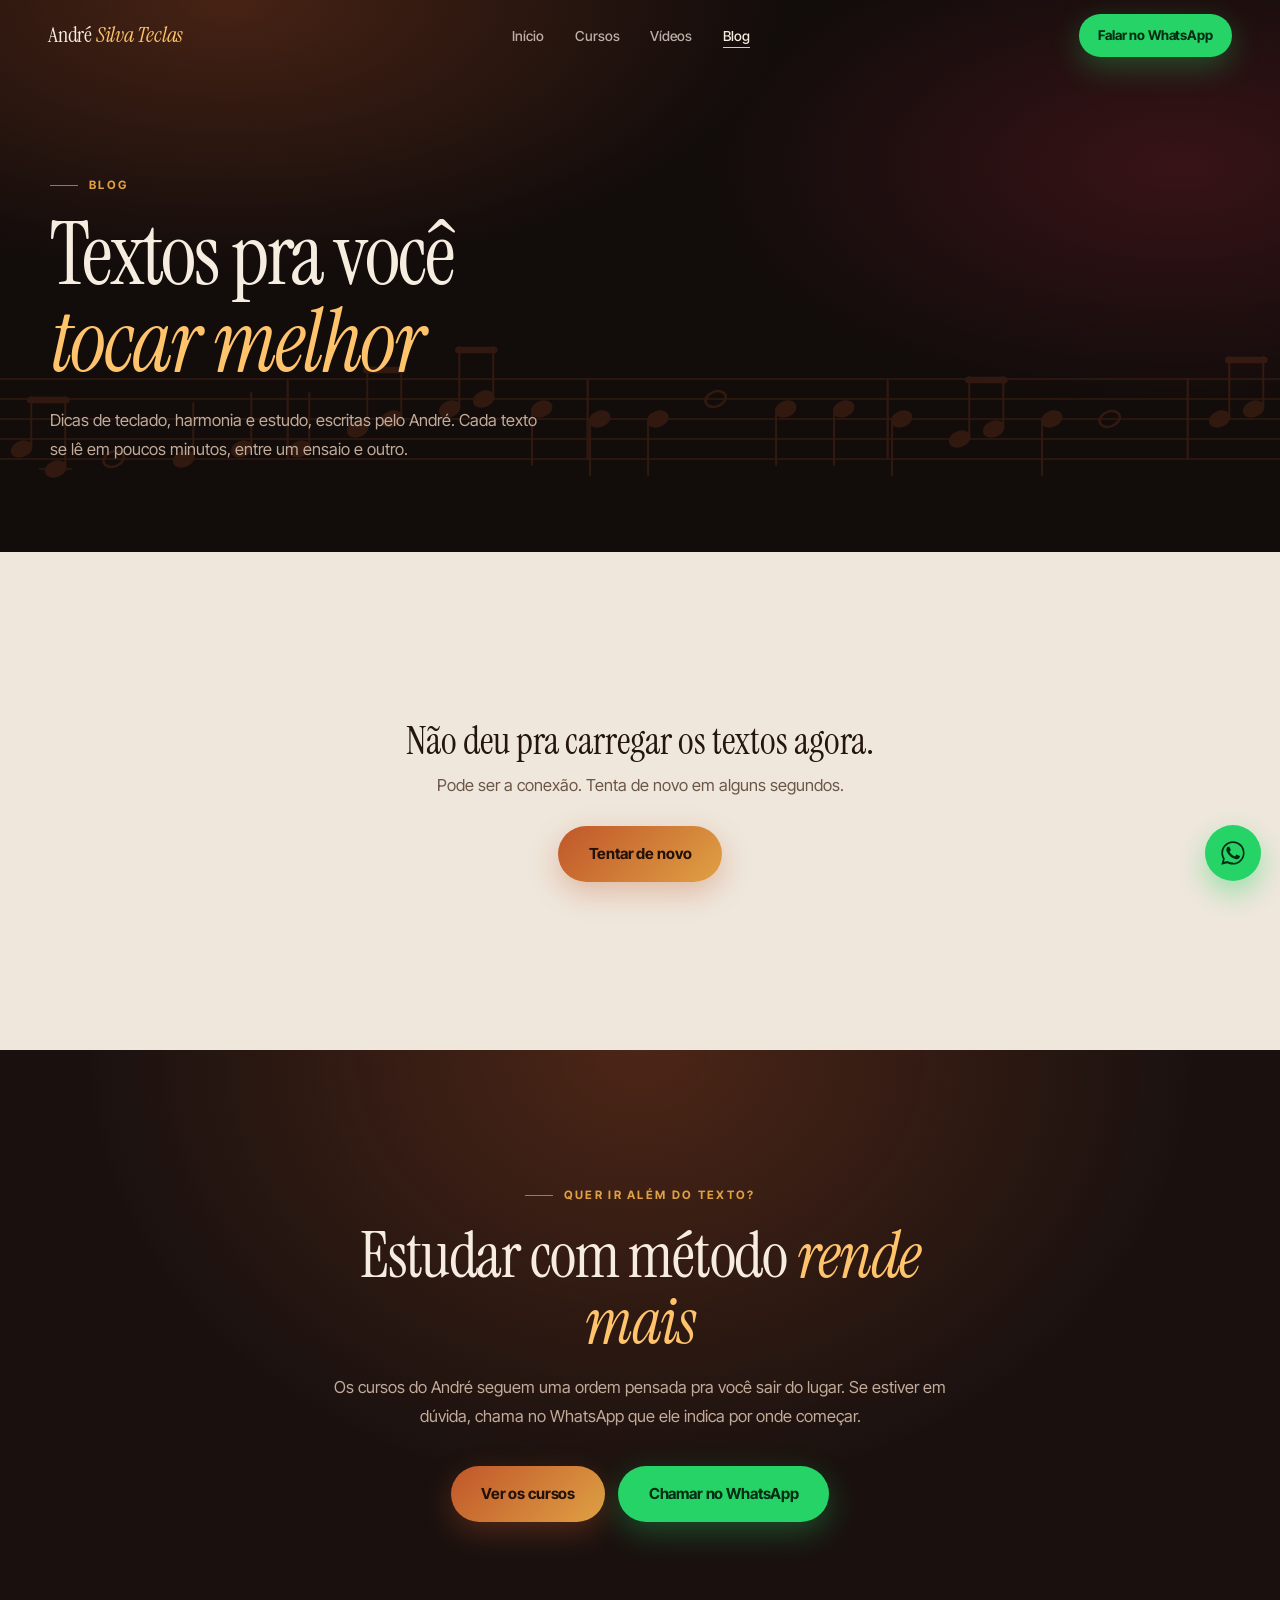
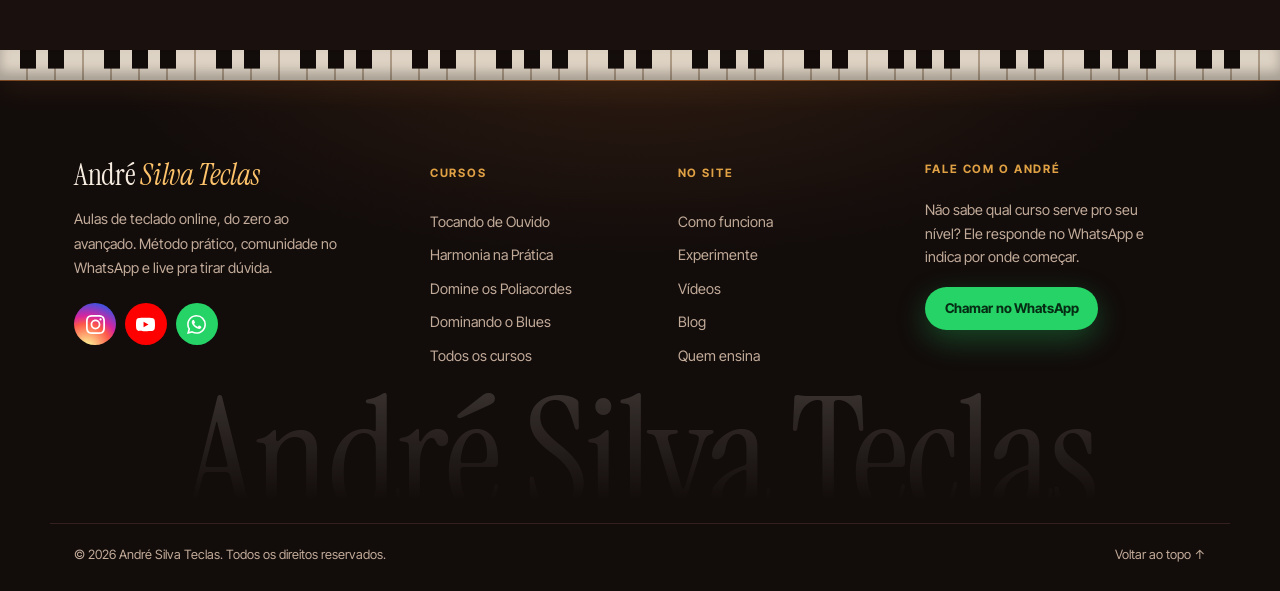
==== commit fe0d530c: "Andre Teclas: cursos no novo modelo, metodo com telas que tocam, rodape completo e teclado de 2 oita" ====
--- a/blog/index.html
+++ b/blog/index.html
@@ -96,12 +96,50 @@
 </section>
 
 <footer class="rodape">
-  <div class="rodape__marca">André Silva Teclas</div>
-  <p>Aulas de teclado online, do zero ao avançado.</p>
-  <div class="rodape__redes">
-    <a href="../">Início</a>
-    <a href="https://instagram.com/andresilvateclas" target="_blank" rel="noopener">Instagram</a>
-    <a href="https://www.youtube.com/@andresilvateclas" target="_blank" rel="noopener">YouTube</a>
+  <!-- borda de teclado: o rodapé "abre" com uma fileira de teclas -->
+  <div class="rodape__teclas" aria-hidden="true"></div>
+
+  <div class="limite rodape__grade">
+    <div class="rodape__sobre">
+      <a class="rodape__logo" href="../">André <span>Silva Teclas</span></a>
+      <p>Aulas de teclado online, do zero ao avançado. Método prático, comunidade no WhatsApp e live pra tirar dúvida.</p>
+      <div class="rodape__sociais">
+        <a href="https://instagram.com/andresilvateclas" target="_blank" rel="noopener" aria-label="Instagram"><svg viewBox="0 0 24 24" aria-hidden="true"><path d="M7.0301.084c-1.2768.0602-2.1487.264-2.911.5634-.7888.3075-1.4575.72-2.1228 1.3877-.6652.6677-1.075 1.3368-1.3802 2.127-.2954.7638-.4956 1.6365-.552 2.914-.0564 1.2775-.0689 1.6882-.0626 4.947.0062 3.2586.0206 3.6671.0825 4.9473.061 1.2765.264 2.1482.5635 2.9107.308.7889.72 1.4573 1.388 2.1228.6679.6655 1.3365 1.0743 2.1285 1.38.7632.295 1.6361.4961 2.9134.552 1.2773.056 1.6884.069 4.9462.0627 3.2578-.0062 3.668-.0207 4.9478-.0814 1.28-.0607 2.147-.2652 2.9098-.5633.7889-.3086 1.4578-.72 2.1228-1.3881.665-.6682 1.0745-1.3378 1.3795-2.1284.2957-.7632.4966-1.636.552-2.9124.056-1.2809.0692-1.6898.063-4.948-.0063-3.2583-.021-3.6668-.0817-4.9465-.0607-1.2797-.264-2.1487-.5633-2.9117-.3084-.7889-.72-1.4568-1.3876-2.1228C21.2982 1.33 20.628.9208 19.8378.6165 19.074.321 18.2017.1197 16.9244.0645 15.6471.0093 15.236-.005 11.977.0014 8.718.0076 8.31.0215 7.0301.0839m.1402 21.6932c-1.17-.0509-1.8053-.2453-2.2287-.408-.5606-.216-.96-.4771-1.3819-.895-.422-.4178-.6811-.8186-.9-1.378-.1644-.4234-.3624-1.058-.4171-2.228-.0595-1.2645-.072-1.6442-.079-4.848-.007-3.2037.0053-3.583.0607-4.848.05-1.169.2456-1.805.408-2.2282.216-.5613.4762-.96.895-1.3816.4188-.4217.8184-.6814 1.3783-.9003.423-.1651 1.0575-.3614 2.227-.4171 1.2655-.06 1.6447-.072 4.848-.079 3.2033-.007 3.5835.005 4.8495.0608 1.169.0508 1.8053.2445 2.228.408.5608.216.96.4754 1.3816.895.4217.4194.6816.8176.9005 1.3787.1653.4217.3617 1.056.4169 2.2263.0602 1.2655.0739 1.645.0796 4.848.0058 3.203-.0055 3.5834-.061 4.848-.051 1.17-.245 1.8055-.408 2.2294-.216.5604-.4763.96-.8954 1.3814-.419.4215-.8181.6811-1.3783.9-.4224.1649-1.0577.3617-2.2262.4174-1.2656.0595-1.6448.072-4.8493.079-3.2045.007-3.5825-.006-4.848-.0608M16.953 5.5864A1.44 1.44 0 1 0 18.39 4.144a1.44 1.44 0 0 0-1.437 1.4424M5.8385 12.012c.0067 3.4032 2.7706 6.1557 6.173 6.1493 3.4026-.0065 6.157-2.7701 6.1506-6.1733-.0065-3.4032-2.771-6.1565-6.174-6.1498-3.403.0067-6.156 2.771-6.1496 6.1738M8 12.0077a4 4 0 1 1 4.008 3.9921A3.9996 3.9996 0 0 1 8 12.0077"/></svg></a>
+        <a href="https://www.youtube.com/@andresilvateclas" target="_blank" rel="noopener" aria-label="YouTube"><svg viewBox="0 0 24 24" aria-hidden="true"><path d="M23.498 6.186a3.016 3.016 0 0 0-2.122-2.136C19.505 3.545 12 3.545 12 3.545s-7.505 0-9.377.505A3.017 3.017 0 0 0 .502 6.186C0 8.07 0 12 0 12s0 3.93.502 5.814a3.016 3.016 0 0 0 2.122 2.136c1.871.505 9.376.505 9.376.505s7.505 0 9.377-.505a3.015 3.015 0 0 0 2.122-2.136C24 15.93 24 12 24 12s0-3.93-.502-5.814zM9.545 15.568V8.432L15.818 12l-6.273 3.568z"/></svg></a>
+        <a data-whats href="../#contato" aria-label="WhatsApp"><svg viewBox="0 0 24 24" aria-hidden="true"><path d="M17.472 14.382c-.297-.149-1.758-.867-2.03-.967-.273-.099-.471-.148-.67.15-.197.297-.767.966-.94 1.164-.173.199-.347.223-.644.075-.297-.15-1.255-.463-2.39-1.475-.883-.788-1.48-1.761-1.653-2.059-.173-.297-.018-.458.13-.606.134-.133.298-.347.446-.52.149-.174.198-.298.298-.497.099-.198.05-.371-.025-.52-.075-.149-.669-1.612-.916-2.207-.242-.579-.487-.5-.669-.51-.173-.008-.371-.01-.57-.01-.198 0-.52.074-.792.372-.272.297-1.04 1.016-1.04 2.479 0 1.462 1.065 2.875 1.213 3.074.149.198 2.096 3.2 5.077 4.487.709.306 1.262.489 1.694.625.712.227 1.36.195 1.871.118.571-.085 1.758-.719 2.006-1.413.248-.694.248-1.289.173-1.413-.074-.124-.272-.198-.57-.347m-5.421 7.403h-.004a9.87 9.87 0 01-5.031-1.378l-.361-.214-3.741.982.998-3.648-.235-.374a9.86 9.86 0 01-1.51-5.26c.001-5.45 4.436-9.884 9.888-9.884 2.64 0 5.122 1.03 6.988 2.898a9.825 9.825 0 012.893 6.994c-.003 5.45-4.437 9.884-9.885 9.884m8.413-18.297A11.815 11.815 0 0012.05 0C5.495 0 .16 5.335.157 11.892c0 2.096.547 4.142 1.588 5.945L.057 24l6.305-1.654a11.882 11.882 0 005.683 1.448h.005c6.554 0 11.89-5.335 11.893-11.893a11.821 11.821 0 00-3.48-8.413Z"/></svg></a>
+      </div>
+    </div>
+
+    <nav class="rodape__col" aria-label="Cursos">
+      <p class="rodape__titulo">Cursos</p>
+      <a href="../cursos/tocando-de-ouvido/">Tocando de Ouvido</a>
+      <a href="../cursos/harmonia-na-pratica/">Harmonia na Prática</a>
+      <a href="../cursos/poliacordes/">Domine os Poliacordes</a>
+      <a href="../cursos/dominando-o-blues/">Dominando o Blues</a>
+      <a href="../#cursos">Todos os cursos</a>
+    </nav>
+
+    <nav class="rodape__col" aria-label="Site">
+      <p class="rodape__titulo">No site</p>
+      <a href="../#metodo">Como funciona</a>
+      <a href="../#experimente">Experimente</a>
+      <a href="../#videos-secao">Vídeos</a>
+      <a href="../blog/">Blog</a>
+      <a href="../#sobre">Quem ensina</a>
+    </nav>
+
+    <div class="rodape__col rodape__contato">
+      <p class="rodape__titulo">Fale com o André</p>
+      <p>Não sabe qual curso serve pro seu nível? Ele responde no WhatsApp e indica por onde começar.</p>
+      <a class="btn btn--whats btn--pequeno" data-whats href="../#contato">Chamar no WhatsApp</a>
+    </div>
+  </div>
+
+  <div class="rodape__gigante" aria-hidden="true" data-px="-0.08">André Silva Teclas</div>
+
+  <div class="limite rodape__base">
+    <span>&copy; 2026 André Silva Teclas. Todos os direitos reservados.</span>
+    <a href="#">Voltar ao topo <span aria-hidden="true">&uarr;</span></a>
   </div>
 </footer>
 
--- a/assets/css/estilo.css
+++ b/assets/css/estilo.css
@@ -251,22 +251,94 @@
 @media (max-width: 900px) { .nav__links { display: none; } }
 
 /* --------------------------------------------------------------- rodapé --- */
+/* Refeito em 07/10/2026: era só a marca apagada e três botões ("ficou
+   muito simples"). Agora abre com uma fileira de teclas, tem colunas de
+   cursos e navegação, contato com WhatsApp, e fecha com a marca gigante
+   sangrando no pé, como no hero. Igual nas 7 páginas. */
 .rodape {
-  background: var(--fundo); border-top: 1px solid var(--borda);
-  padding: clamp(3rem, 6vw, 5rem) 1.5rem 2.5rem; text-align: center;
-  color: var(--texto-fraco); font-size: .88rem;
-}
-.rodape__marca {
-  font-family: "Instrument Serif", Georgia, serif; font-size: clamp(2.4rem, 9vw, 5rem);
-  color: rgba(247,236,224,.1); line-height: 1; margin-bottom: 1.8rem; letter-spacing: -0.02em;
-}
-.rodape__redes { display: flex; flex-wrap: wrap; gap: .7rem; justify-content: center; margin-top: 1.3rem; }
-.rodape__redes a {
-  text-decoration: none; border: 1px solid var(--borda); padding: .5rem 1.05rem;
-  border-radius: 999px; font-weight: 600; font-size: .82rem;
-  transition: border-color var(--dur-curta) ease, color var(--dur-curta) ease, transform var(--dur-curta) var(--saida);
-}
-.rodape__redes a:hover { border-color: var(--ambar); color: var(--texto); transform: translate3d(0,-2px,0); }
+  position: relative; overflow: hidden; color: var(--texto-fraco); font-size: .9rem;
+  background:
+    radial-gradient(ellipse 60% 55% at 50% 0%, rgba(240,138,60,.12), transparent 70%),
+    var(--fundo);
+}
+/* fileira de teclas: brancas em degradê repetido, pretas desenhadas na
+   posição certa de uma oitava (7 brancas = 196px; pretas depois da 1ª,
+   2ª, 4ª, 5ª e 6ª branca) */
+.rodape__teclas {
+  height: 30px; opacity: .92;
+  background:
+    repeating-linear-gradient(90deg,
+      transparent 0 20px, #120c0b 20px 36px, transparent 36px 48px, #120c0b 48px 64px,
+      transparent 64px 104px, #120c0b 104px 120px, transparent 120px 132px, #120c0b 132px 148px,
+      transparent 148px 160px, #120c0b 160px 176px, transparent 176px 196px) 0 0 / 100% 62% no-repeat,
+    repeating-linear-gradient(90deg, #efe4d4 0 26px, #b9a690 26px 28px) 0 0 / 100% 100%;
+  box-shadow: inset 0 -8px 12px rgba(0,0,0,.25), 0 1px 0 rgba(240,138,60,.5), 0 8px 30px rgba(240,138,60,.12);
+}
+
+.rodape__grade {
+  display: grid; grid-template-columns: 1.5fr 1fr 1fr 1.3fr; gap: 2.5rem 2rem;
+  padding: clamp(3.5rem, 7vw, 5rem) 1.5rem 2rem;
+}
+.rodape__logo {
+  font-family: "Instrument Serif", Georgia, serif; font-size: 1.9rem; line-height: 1;
+  color: var(--texto); text-decoration: none; letter-spacing: -0.01em;
+}
+.rodape__logo span { font-style: italic; color: var(--dourado); }
+.rodape__sobre p { margin: 1rem 0 1.4rem; line-height: 1.7; max-width: 34ch; }
+.rodape__sociais { display: flex; gap: .55rem; }
+/* cada rede na cor oficial dela, ícone branco por cima (pedido do usuário,
+   07/10/2026). O seletor é pelo aria-label pra não precisar de classe nova
+   nas 7 páginas. No hover, sobe e acende um brilho da mesma cor. */
+.rodape__sociais a {
+  --brilho: rgba(255,255,255,.25);
+  width: 42px; height: 42px; border-radius: 50%; display: grid; place-items: center;
+  color: #fff; border: 0;
+  transition: transform var(--dur-curta) var(--saida), box-shadow var(--dur-curta) ease, filter var(--dur-curta) ease;
+}
+.rodape__sociais a[aria-label="Instagram"] {
+  --brilho: rgba(214,36,159,.55);
+  background: radial-gradient(circle at 30% 107%, #fdf497 0%, #fdf497 5%, #fd5949 45%, #d6249f 60%, #285aeb 90%);
+}
+.rodape__sociais a[aria-label="YouTube"] { --brilho: rgba(255,0,0,.5); background: #ff0000; }
+.rodape__sociais a[aria-label="WhatsApp"] { --brilho: rgba(37,211,102,.5); background: #25d366; }
+.rodape__sociais a:hover { transform: translate3d(0,-3px,0); filter: brightness(1.08); box-shadow: 0 10px 24px var(--brilho); }
+.rodape__sociais svg { width: 19px; height: 19px; fill: currentColor; }
+
+.rodape__titulo {
+  margin: .2rem 0 1.1rem; font-size: .72rem; font-weight: 700; letter-spacing: .16em; text-transform: uppercase; color: var(--ambar);
+}
+.rodape__col { display: flex; flex-direction: column; align-items: flex-start; gap: .65rem; }
+.rodape__col a:not(.btn) {
+  color: var(--texto-fraco); text-decoration: none; position: relative;
+  transition: color var(--dur-curta) ease, transform var(--dur-curta) var(--saida);
+}
+.rodape__col a:not(.btn):hover { color: var(--texto); transform: translate3d(4px,0,0); }
+.rodape__contato p { margin: 0 0 .5rem; line-height: 1.65; max-width: 30ch; }
+
+/* marca gigante sangrando no pé, apagando pra baixo */
+.rodape__gigante {
+  font-family: "Instrument Serif", Georgia, serif; font-size: clamp(3.2rem, 12.6vw, 13.5rem);
+  line-height: .8; letter-spacing: -0.02em; white-space: nowrap; text-align: center;
+  margin: .5rem 0 -.08em; pointer-events: none; user-select: none;
+  background: linear-gradient(180deg, rgba(247,236,224,.16), rgba(247,236,224,0) 85%);
+  -webkit-background-clip: text; background-clip: text; color: transparent;
+}
+.rodape__base {
+  position: relative; display: flex; justify-content: space-between; gap: 1rem; flex-wrap: wrap;
+  padding: 1.3rem 1.5rem 1.6rem; border-top: 1px solid var(--borda); font-size: .8rem;
+}
+.rodape__base a { color: var(--texto-fraco); text-decoration: none; }
+.rodape__base a:hover { color: var(--dourado); }
+
+@media (max-width: 960px) {
+  .rodape__grade { grid-template-columns: 1fr 1fr; }
+  .rodape__sobre, .rodape__contato { grid-column: 1 / -1; }
+}
+@media (max-width: 520px) {
+  .rodape__base { justify-content: center; text-align: center; }
+  /* o botão flutuante do WhatsApp fica no canto: sobra espaço pra ele */
+  .rodape__base { padding-bottom: 5.5rem; }
+}
 
 /* --------------------------------------------------- whatsapp flutuante --- */
 .whats-flutuante {
--- a/assets/css/componentes.css
+++ b/assets/css/componentes.css
@@ -262,21 +262,31 @@
   padding: 1.5rem 0; overflow: hidden; display: flex; gap: 0;
 }
 .marquee__trilho {
-  display: flex; flex: none; gap: 3rem; padding-right: 3rem;
-  animation: corre 38s linear infinite;
+  display: flex; flex: none; gap: clamp(2.6rem, 5vw, 4rem); padding-right: clamp(2.6rem, 5vw, 4rem);
+  animation: corre 46s linear infinite;
 }
 .faixa-marquee:hover .marquee__trilho { animation-play-state: paused; }
 @keyframes corre { from { transform: translate3d(0,0,0); } to { transform: translate3d(-100%,0,0); } }
-.marquee__item {
-  display: inline-flex; align-items: center; gap: 3rem; flex: none;
-  font-family: "Instrument Serif", Georgia, serif;
-  font-size: clamp(1.3rem, 2.8vw, 2.1rem); color: rgba(247,236,224,.55);
-  letter-spacing: -0.01em; white-space: nowrap;
-}
-.marquee__item::after { content: "♪"; color: var(--laranja); font-size: .8em; }
+
+/* ícone + nome em duas linhas, no lugar da palavra solta com ♪ entre elas.
+   O ícone é traço fino com degradê quente (#icone-grad, no HTML) e um
+   brilho leve, pra ler como luz de palco e não como clip-art. */
+.marquee__item { display: inline-flex; align-items: center; gap: .85rem; flex: none; white-space: nowrap; }
+.marquee__icone {
+  width: 34px; height: 34px; flex: none;
+  fill: none; stroke: url(#icone-grad); stroke-width: 1.6; stroke-linecap: round; stroke-linejoin: round;
+  filter: drop-shadow(0 0 6px rgba(240,138,60,.55));
+}
+.marquee__rotulo {
+  display: flex; flex-direction: column; line-height: 1.25;
+  font-size: .8rem; color: var(--texto-fraco); letter-spacing: .01em;
+}
+.marquee__rotulo b { font-size: .95rem; font-weight: 600; color: var(--texto); }
 
 /* ============================================================ BLOCOS ====== */
-.grade-3 { display: grid; grid-template-columns: repeat(auto-fit, minmax(258px, 1fr)); gap: 1.2rem; margin-top: 3rem; }
+/* min(Xpx, 100%) nas grades: coluna mínima fixa maior que a tela de um
+   celular de 320 empurrava a página pro lado (vídeos, perguntas, blog) */
+.grade-3 { display: grid; grid-template-columns: repeat(auto-fit, minmax(min(258px, 100%), 1fr)); gap: 1.2rem; margin-top: 3rem; }
 
 .carta {
   background: var(--carta); border: 1px solid var(--borda); border-radius: 16px; padding: 1.7rem;
@@ -361,65 +371,153 @@
   100% { transform: translate(var(--dx), -90px); opacity: 0; }
 }
 
+/* CELULAR (07/10/2026): duas oitavas, igual ao computador. As teclas ficam
+   finas, então o instrumento estica até quase a borda da tela (margem
+   negativa por cima do respiro da seção) e ganha altura, que é o que faz
+   tecla fina ler como piano e não como grade. */
+@media (max-width: 640px) {
+  .instrumento { margin: 2.4rem -1.05rem 0; padding: .9rem .55rem 0; border-radius: 18px 18px 8px 8px; }
+  .instrumento__painel { gap: .6rem; padding: 0 .3rem .8rem; }
+  .instrumento__grade { width: 38px; height: 26px; }
+  .instrumento__tela { height: 26px; font-size: .62rem; }
+  .teclado { height: 138px; }
+  .tecla--branca { border-radius: 0 0 5px 5px; }
+  .tecla--preta { border-radius: 0 0 4px 4px; }
+}
+
 /* ============================================================ CURSOS ====== */
-.cursos { display: grid; grid-template-columns: repeat(auto-fit, minmax(300px, 1fr)); gap: 1.6rem; margin-top: 3.2rem; }
+/* Modelo do print que o usuário mandou (07/10/2026): seção escura com luz
+   no topo, cartão compacto com capa curta, nível em barrinhas e seta
+   redonda. Antes era cartão creme grande com a capa alta.
+   O destaque do título e o fio do topo usam o mesmo degradê dos ícones da
+   faixa correndo (âmbar até rosa), pra seção conversar com o resto. */
+.cursos-secao {
+  overflow: hidden;
+  background:
+    radial-gradient(ellipse 55% 60% at 50% -8%, rgba(240,138,60,.20), transparent 70%),
+    radial-gradient(ellipse 35% 45% at 92% 4%, rgba(212,80,138,.16), transparent 72%),
+    #0e0908;
+}
+/* fio de luz no topo da seção */
+.cursos-secao::before {
+  content: ""; position: absolute; left: 8%; right: 8%; top: 0; height: 1px;
+  background: linear-gradient(90deg, transparent, rgba(255,208,138,.55), rgba(212,80,138,.6), transparent);
+}
+.cursos-topo {
+  display: flex; align-items: flex-end; justify-content: space-between; gap: 1rem 2rem; flex-wrap: wrap;
+  margin-bottom: 2.4rem;
+}
+.cursos-topo .titulo-secao { margin: 0; }
+.grad {
+  font-style: italic;
+  background: linear-gradient(90deg, #ffd08a, #f08a3c 55%, #e0569b);
+  -webkit-background-clip: text; background-clip: text; color: transparent;
+  padding-right: .06em;   /* o itálico passa da caixa e o recorte do degradê cortaria a ponta */
+}
+.link-grad {
+  position: relative; display: inline-flex; gap: .45rem; align-items: center; padding-bottom: .3rem;
+  font-size: .9rem; font-weight: 600; text-decoration: none; color: #f7c08a;
+}
+.link-grad::after {
+  content: ""; position: absolute; left: 0; right: 0; bottom: 0; height: 1px;
+  background: linear-gradient(90deg, #ffd08a, #e0569b); transform-origin: left;
+  transition: transform .5s var(--saida);
+}
+.link-grad:hover::after { transform: scaleX(.35); }
+.link-grad span { transition: transform .5s var(--saida); }
+.link-grad:hover span { transform: translate3d(5px, 0, 0); }
+
+.cursos { display: grid; grid-template-columns: repeat(4, minmax(0, 1fr)); gap: 1.1rem; }
+@media (max-width: 1100px) { .cursos { grid-template-columns: repeat(3, minmax(0, 1fr)); } }
+
 .curso {
   position: relative; display: flex; flex-direction: column; overflow: hidden;
-  border-radius: var(--raio); text-decoration: none; min-height: 380px;
-  background: var(--creme-2); border: 1px solid var(--creme-borda);
-  transition: transform var(--dur) var(--saida), box-shadow var(--dur) var(--saida), border-color var(--dur-curta) ease;
+  border-radius: 16px; text-decoration: none; color: var(--texto);
+  background: linear-gradient(180deg, #1d1512 0%, #140e0c 100%);
+  border: 1px solid rgba(255,220,180,.09);
+  transition: opacity var(--dur) var(--saida) calc(var(--i, 0) * var(--passo)),
+              transform var(--dur) var(--saida), box-shadow var(--dur) var(--saida), border-color var(--dur-curta) ease;
 }
 .curso:hover, .curso:focus-visible {
-  transform: translate3d(0,-10px,0);
-  border-color: rgba(192,86,42,.5);
-  box-shadow: 0 30px 60px rgba(90,45,20,.22);
-}
-.curso__capa { position: relative; height: 190px; overflow: hidden; background: var(--vinho); }
-.curso__capa img {
-  width: 100%; height: 100%; object-fit: cover;
-  transition: transform 1.1s var(--saida);
-}
+  transform: translate3d(0,-8px,0);
+  border-color: rgba(240,138,60,.45);
+  box-shadow: 0 26px 50px rgba(0,0,0,.55), 0 0 30px rgba(240,138,60,.12);
+}
+.curso__capa { position: relative; aspect-ratio: 2 / 1; overflow: hidden; background: #0d0706; }
+.curso__capa img { width: 100%; height: 100%; object-fit: cover; transition: transform 1.1s var(--saida); }
 .curso:hover .curso__capa img { transform: scale(1.07); }
-/* Véu só no pé da capa, pra emendar com o corpo do card.
-   ⚠️ Era um véu escuro sobre a capa inteira, e isso apagava a cor: as capas
-   novas são vivas de propósito (pedido do André em 19/09/2026, no clima das
-   capas do YouTube dele) e um véu em cima desmanchava justamente o que ele
-   pediu. Escurecer capa é o oposto de capa colorida. */
+/* a capa dissolve no corpo do cartão, sem degrau */
 .curso__capa::after {
-  content: ""; position: absolute; left: 0; right: 0; bottom: 0; height: 45%;
-  background: linear-gradient(180deg, transparent 0%, rgba(20,8,4,.42) 100%);
-}
-.curso__corpo { padding: 1.5rem; display: flex; flex-direction: column; gap: .65rem; flex: 1; }
-.curso__titulo {
-  font-family: "Instrument Serif", Georgia, serif; font-weight: 400;
-  font-size: 1.45rem; line-height: 1.12; letter-spacing: -0.015em; color: var(--tinta);
-}
-.curso__desc { color: var(--tinta-fraca); font-size: .9rem; line-height: 1.62; flex: 1; margin: 0; }
-.curso__rodape {
-  display: flex; align-items: center; justify-content: space-between; gap: .8rem;
-  margin-top: .5rem; padding-top: 1rem; border-top: 1px solid var(--creme-borda);
+  content: ""; position: absolute; left: 0; right: 0; bottom: 0; height: 40%;
+  background: linear-gradient(180deg, transparent, rgba(29,21,18,.85));
+}
+.curso__selo {
+  position: absolute; top: .7rem; left: .7rem; z-index: 2;
+  background: rgba(14,9,8,.72); color: var(--dourado); border: 1px solid rgba(255,196,107,.4);
+  font-size: .6rem; font-weight: 700; letter-spacing: .1em; text-transform: uppercase;
+  padding: .3rem .65rem; border-radius: 999px; backdrop-filter: blur(6px);
+}
+.curso__corpo { padding: 1rem 1.1rem 1.05rem; display: flex; flex-direction: column; gap: .45rem; flex: 1; }
+.curso__titulo { font-size: 1.04rem; font-weight: 700; line-height: 1.25; letter-spacing: -0.01em; color: var(--texto); }
+.curso__desc {
+  margin: 0; color: var(--texto-fraco); font-size: .84rem; line-height: 1.5;
+  display: -webkit-box; -webkit-line-clamp: 2; -webkit-box-orient: vertical; overflow: hidden;
 }
 .curso__preco {
-  font-family: "Instrument Serif", Georgia, serif; font-weight: 400;
-  font-size: 1.6rem; color: var(--laranja); line-height: 1;
-}
-.curso__preco small {
-  display: block; font-family: "Inter Tight", sans-serif; font-size: .7rem; font-weight: 500;
-  color: var(--tinta-fraca); text-decoration: line-through; margin-bottom: .15rem;
-}
-.curso__preco--consulta { font-size: 1rem; font-family: "Inter Tight", sans-serif; font-weight: 600; }
-.curso__ver {
-  font-size: .8rem; font-weight: 600; color: var(--vinho); text-transform: uppercase;
-  letter-spacing: .06em; display: inline-flex; align-items: center; gap: .4rem;
-  transition: gap var(--dur-curta) var(--saida);
-}
-.curso:hover .curso__ver { gap: .75rem; }
-.curso__selo {
-  position: absolute; top: 1rem; left: 1rem; z-index: 2;
-  background: rgba(20,10,8,.8); color: var(--dourado); border: 1px solid rgba(255,196,107,.4);
-  font-size: .64rem; font-weight: 700; letter-spacing: .1em; text-transform: uppercase;
-  padding: .35rem .75rem; border-radius: 999px; backdrop-filter: blur(6px);
-}
+  margin: .15rem 0 0; font-family: "Instrument Serif", Georgia, serif; font-size: 1.4rem; line-height: 1;
+  color: var(--dourado);
+}
+.curso__preco s { font-family: "Inter Tight", sans-serif; font-size: .74rem; color: var(--texto-fraco); margin-left: .3rem; }
+.curso__preco--consulta { font-family: "Inter Tight", sans-serif; font-size: .86rem; font-weight: 600; color: #e9c9a6; line-height: 1.4; }
+.curso__rodape { margin-top: auto; padding-top: .55rem; display: flex; align-items: center; justify-content: space-between; gap: .6rem; }
+
+/* nível: três barrinhas de altura crescente. Acende do nível mínimo ao
+   máximo do curso, cada barra na cor do seu nível (verde, laranja, rosa),
+   então "intermediário e avançado" acende a 2ª e a 3ª */
+.nivel { display: inline-flex; align-items: center; gap: .5rem; font-size: .74rem; color: var(--texto-fraco); line-height: 1.2; }
+.nivel__barras { display: inline-flex; align-items: flex-end; gap: 2px; height: 15px; flex: none; }
+.nivel__barras i { width: 4px; border-radius: 1px; background: rgba(247,236,224,.16); }
+.nivel__barras i:nth-child(1) { height: 7px; }
+.nivel__barras i:nth-child(2) { height: 11px; }
+.nivel__barras i:nth-child(3) { height: 15px; }
+.nivel__barras i.on:nth-child(1) { background: #4ade80; box-shadow: 0 0 6px rgba(74,222,128,.5); }
+.nivel__barras i.on:nth-child(2) { background: #f5a524; box-shadow: 0 0 6px rgba(245,165,36,.5); }
+.nivel__barras i.on:nth-child(3) { background: #e0569b; box-shadow: 0 0 6px rgba(224,86,155,.5); }
+
+.curso__seta {
+  width: 36px; height: 36px; border-radius: 50%; flex: none; display: grid; place-items: center;
+  background: rgba(247,236,224,.07); border: 1px solid rgba(247,236,224,.14);
+  transition: background var(--dur-curta) ease, border-color var(--dur-curta) ease;
+}
+.curso__seta-icone {
+  width: 17px; height: 17px; fill: none; stroke: var(--texto); stroke-width: 2; stroke-linecap: round; stroke-linejoin: round;
+  transition: transform .5s var(--saida);
+}
+.curso:hover .curso__seta { background: linear-gradient(135deg, #f08a3c, #e0569b); border-color: transparent; }
+.curso:hover .curso__seta-icone { transform: translate3d(2px, 0, 0); }
+
+.cursos-dica { display: none; }
+
+/* CELULAR: a grade vira trilho de arrastar pro lado. Oito cartões
+   empilhados seriam quase 3 mil pixels de rolagem até a próxima seção.
+   O cartão seguinte aparece cortado na borda, que é o que convida a
+   arrastar. As margens negativas levam o trilho até a borda da tela sem
+   estourar a página (ele mesmo tem a rolagem). */
+@media (max-width: 760px) {
+  .cursos {
+    display: flex; gap: .85rem; overflow-x: auto; scroll-snap-type: x mandatory;
+    margin-inline: -1.5rem; padding: .3rem 1.5rem 1rem; scroll-padding-inline: 1.5rem;
+    scrollbar-width: none; -webkit-overflow-scrolling: touch;
+  }
+  .cursos::-webkit-scrollbar { display: none; }
+  .curso { flex: 0 0 78%; scroll-snap-align: start; }
+  /* dentro do trilho a entrada em cascata não faz sentido: o cartão que
+     está fora da tela entraria subindo no meio do arrastar */
+  .cursos .curso.revela { opacity: 1; transform: none; transition: transform var(--dur) var(--saida), border-color var(--dur-curta) ease; }
+  .cursos-dica { display: block; margin: .4rem 0 0; font-size: .78rem; color: var(--texto-fraco); }
+  .cursos-dica span { display: inline-block; animation: dica-arrasta 1.6s ease-in-out infinite; }
+}
+@keyframes dica-arrasta { 0%, 100% { transform: translate3d(0,0,0); } 50% { transform: translate3d(6px,0,0); } }
 
 /* ============================================================ YOUTUBE ===== */
 /* Galeria alimentada por assets/js/videos.js. O André cola o link lá e o
@@ -430,7 +528,7 @@
   gap: 2rem; flex-wrap: wrap; margin-bottom: 3rem;
 }
 .yt-topo > div { max-width: 46ch; }
-.videos { display: grid; grid-template-columns: repeat(auto-fit, minmax(300px, 1fr)); gap: 1.5rem; }
+.videos { display: grid; grid-template-columns: repeat(auto-fit, minmax(min(300px, 100%), 1fr)); gap: 1.5rem; }
 .video {
   border: 1px solid var(--borda); border-radius: var(--raio); overflow: hidden;
   background: var(--carta); display: flex; flex-direction: column;
@@ -578,7 +676,7 @@
 .ponto[aria-current="true"]::after { background: var(--ambar); }
 
 /* ========================================================== PERGUNTAS ===== */
-.perguntas { display: grid; grid-template-columns: repeat(auto-fit, minmax(310px, 1fr)); gap: 1rem; margin-top: 2.8rem; position: relative; z-index: 2; }
+.perguntas { display: grid; grid-template-columns: repeat(auto-fit, minmax(min(310px, 100%), 1fr)); gap: 1rem; margin-top: 2.8rem; position: relative; z-index: 2; }
 .pergunta {
   background: var(--carta); border: 1px solid var(--borda); border-radius: 14px; overflow: hidden;
   transition: border-color var(--dur-curta) ease;
@@ -657,7 +755,12 @@
 .garantia__selo { font-size: 2.2rem; flex: none; }
 .garantia p { margin: 0; color: var(--texto-fraco); font-size: .92rem; line-height: 1.62; }
 @media (max-width: 860px) {
-  .curso-topo__grade { grid-template-columns: 1fr; gap: 2.2rem; }
+  /* minmax(0,1fr) e botões quebrando linha: a regra do hero da home (botões
+     numa linha só, sem quebrar) também pegava os botões daqui, e o "Quero
+     esse som no meu teclado" empurrava a página pro lado num celular de 320 */
+  .curso-topo__grade { grid-template-columns: minmax(0, 1fr); gap: 2.2rem; }
+  .curso-topo .hero__acoes { flex-wrap: wrap; }
+  .curso-topo .hero__acoes .btn { flex: 1 1 auto; white-space: normal; }
 }
 
 /* ============================== TROCA DA SILHUETA DO HERO ================== */
@@ -689,6 +792,148 @@
   .hero__marca, .hero__arte, .hero__conteudo > * { opacity: 1 !important; animation: none !important; }
   .marquee__trilho { animation: none; }
   .hero__rolar::after { animation: none; }
+}
+
+/* ========================================================== MÉTODO (07/10) ==
+   Os três passos deixaram de ser só texto: cada um tem uma TELA escura
+   que toca (data-acorde no site.js) e mostra o passo em vez de descrever.
+     01 o acorde de base (Dó maior aceso no mini teclado)
+     02 um intervalo pra treinar o ouvido (a tela pergunta e responde)
+     03 o poliacorde (duas mãos, duas cores)
+   Acima, um trilho liga os passos e enche conforme a seção sobe. */
+.passos-trilho {
+  position: relative; display: grid; grid-template-columns: repeat(3, 1fr); gap: 1.2rem;
+  margin: 3rem 0 1.2rem; height: 34px;
+}
+.passos-trilho__linha {
+  position: absolute; top: 50%; height: 2px; translate: 0 -50%;
+  left: calc((100% - 2.4rem) / 6); right: calc((100% - 2.4rem) / 6);
+  background: var(--creme-borda); border-radius: 2px; overflow: hidden;
+}
+.passos-trilho__linha span {
+  position: absolute; inset: 0; transform-origin: left; scale: 0 1;
+  background: linear-gradient(90deg, var(--ambar), var(--laranja), #c2477f);
+}
+.passos-trilho__no {
+  position: relative; justify-self: center; z-index: 1;
+  width: 34px; height: 34px; border-radius: 50%; display: grid; place-items: center;
+  font-family: "Instrument Serif", Georgia, serif; font-size: .95rem; color: var(--tinta-fraca);
+  background: var(--creme); border: 2px solid var(--creme-borda);
+  transition: background .5s ease, color .5s ease, border-color .5s ease, box-shadow .5s ease;
+}
+.passos-trilho__no.aceso {
+  background: linear-gradient(135deg, var(--vinho), var(--laranja)); color: var(--dourado);
+  border-color: transparent; box-shadow: 0 0 0 5px rgba(192,86,42,.14);
+}
+@media (max-width: 860px) { .passos-trilho { display: none; } }
+
+.passos { display: grid; grid-template-columns: repeat(3, minmax(0, 1fr)); gap: 1.2rem; }
+@media (max-width: 860px) { .passos { grid-template-columns: minmax(0, 1fr); margin-top: 2.6rem; } }
+
+.passo {
+  position: relative; overflow: hidden;
+  background: var(--creme-2); border: 1px solid var(--creme-borda); border-radius: 20px;
+  padding: .7rem .7rem 1.6rem;
+  transition: opacity var(--dur) var(--saida) calc(var(--i, 0) * var(--passo)),
+              transform var(--dur) var(--saida), border-color var(--dur-curta) ease, box-shadow var(--dur) var(--saida);
+}
+.passo:hover { border-color: rgba(192,86,42,.45); box-shadow: 0 24px 50px rgba(90,45,20,.16); }
+.passo h3 { font-size: 1.12rem; font-weight: 700; margin: 1.15rem .8rem .5rem; color: var(--tinta); }
+.passo p { margin: 0 .8rem; color: var(--tinta-fraca); font-size: .92rem; line-height: 1.65; }
+/* número gigante em contorno no canto, como marca d'água do passo */
+.passo__num {
+  position: absolute; right: .9rem; bottom: -.9rem; pointer-events: none;
+  font-family: "Instrument Serif", Georgia, serif; font-size: 5.2rem; line-height: 1;
+  color: transparent; -webkit-text-stroke: 1.2px rgba(192,86,42,.22);
+}
+/* max-width: as etiquetas param antes do número do canto, sem passar por cima */
+.passo__chips { list-style: none; margin: 1.1rem .8rem 0; padding: 0; max-width: calc(100% - 5.4rem); display: flex; flex-wrap: wrap; gap: .4rem; position: relative; }
+.passo__chips li {
+  font-size: .72rem; font-weight: 600; letter-spacing: .02em; color: var(--vinho);
+  background: rgba(192,86,42,.09); border: 1px solid rgba(192,86,42,.24);
+  padding: .28rem .65rem; border-radius: 999px;
+}
+
+/* ---- a tela que toca ---- */
+.passo__tela {
+  position: relative; display: block; width: 100%; height: 150px; overflow: hidden; cursor: pointer;
+  border: 0; border-radius: 14px; padding: 0; font: inherit; text-align: left;
+  background:
+    radial-gradient(ellipse 80% 70% at 50% 110%, rgba(240,138,60,.28), transparent 70%),
+    linear-gradient(180deg, #221815, #120c0b);
+  box-shadow: inset 0 1px 0 rgba(255,220,180,.08);
+}
+.passo__lcd {
+  position: absolute; left: .9rem; top: .75rem; z-index: 2;
+  font-family: ui-monospace, "Cascadia Mono", Consolas, monospace; font-size: .74rem; letter-spacing: .08em;
+  color: var(--ambar); text-shadow: 0 0 10px rgba(224,161,68,.6);
+}
+.passo__toque {
+  position: absolute; right: .8rem; top: .65rem; z-index: 2;
+  font-size: .64rem; font-weight: 700; letter-spacing: .08em; text-transform: uppercase;
+  color: rgba(247,236,224,.75); background: rgba(247,236,224,.08); border: 1px solid rgba(247,236,224,.14);
+  padding: .22rem .55rem; border-radius: 999px;
+  transition: background .3s ease, color .3s ease;
+}
+.passo__tela:hover .passo__toque { background: var(--laranja); color: #fff; border-color: transparent; }
+
+/* mini teclado de duas oitavas, encostado no pé da tela */
+.mini-teclado {
+  position: absolute; left: .9rem; right: .9rem; bottom: 0; height: 74px;
+  display: flex; gap: 2px;
+}
+.mini-teclado i {
+  flex: 1; position: relative; border-radius: 0 0 4px 4px;
+  background: linear-gradient(180deg, #efe4d4, #d6c4ad);
+  transition: background .3s ease;
+}
+.mini-teclado b {
+  position: absolute; top: 0; z-index: 2; height: 58%;
+  width: calc(100% / 14 * .6); left: calc(100% / 14 * var(--x) - 100% / 14 * .3);
+  border-radius: 0 0 3px 3px; background: linear-gradient(180deg, #3a2823, #0c0807);
+}
+.mini-teclado .on-a { background: linear-gradient(180deg, #ffe0a3, #f08a3c); box-shadow: 0 0 14px rgba(240,138,60,.65); }
+.mini-teclado .on-b { background: linear-gradient(180deg, #ffb3d2, #d4508a); box-shadow: 0 0 14px rgba(212,80,138,.65); }
+/* tocando: as teclas acesas afundam e brilham mais, uma vez */
+.passo__tela.tocando .on-a, .passo__tela.tocando .on-b { animation: mini-toca .6s ease-out; }
+@keyframes mini-toca {
+  0% { translate: 0 0; filter: brightness(1); }
+  25% { translate: 0 3px; filter: brightness(1.35); }
+  100% { translate: 0 0; filter: brightness(1); }
+}
+
+/* ondas do passo 02: barras de equalizador respirando devagar; ao tocar,
+   dão um salto */
+.ondas {
+  position: absolute; left: .9rem; right: .9rem; bottom: 22px; height: 76px;
+  display: flex; align-items: center; justify-content: space-between;
+}
+.ondas i {
+  width: 3%; height: 100%; border-radius: 3px; transform-origin: center;
+  background: linear-gradient(180deg, #ffd08a, #f08a3c 55%, #d4508a);
+  scale: 1 calc(.18 + .5 * (1 - (var(--i) - 12.5) * (var(--i) - 12.5) / 170));
+  opacity: .85;
+  animation: onda-respira 2.4s ease-in-out infinite;
+  animation-delay: calc(var(--i) * -110ms);
+}
+@keyframes onda-respira { 0%, 100% { transform: scaleY(.7); } 50% { transform: scaleY(1.15); } }
+.passo__tela.tocando .ondas i { animation: onda-salta .9s ease-out; animation-delay: calc(var(--i) * 18ms); }
+@keyframes onda-salta { 0% { transform: scaleY(.7); } 35% { transform: scaleY(1.9); } 100% { transform: scaleY(.7); } }
+.passo__tela--ondas .passo__lcd { transition: opacity .3s ease; }
+/* tela estreita: o selo desce pra baixo do letreiro, senão os dois se
+   encostam ("Que intervalo é esse?" ocupa quase a linha toda) */
+@media (max-width: 480px) {
+  .passo__toque { left: .9rem; right: auto; top: 2.15rem; }
+  .ondas { height: 66px; bottom: 18px; }
+}
+
+/* ======================================================= EXPERIMENTE no creme ==
+   Desde 07/10/2026 a seção fica depois dos cursos e em fundo creme (os
+   cursos viraram escuros, e três seções escuras seguidas pesavam). O
+   teclado escuro sobre o creme lê como foto de produto; a sombra preta de
+   antes virava mancha no fundo claro. */
+.faixa-creme .instrumento {
+  box-shadow: 0 34px 70px rgba(70,35,15,.32), inset 0 2px 0 rgba(255,196,107,.12);
 }
 
 /* ================================================================ ABERTURA ==
@@ -858,8 +1103,8 @@
    escuro. */
 /* auto-fit: dois cartões dividem a linha em vez de deixar um buraco (a
    regra de quantos cartões vão em destaque está no blog.js, encaixar) */
-.blog-grade { display: grid; grid-template-columns: repeat(auto-fit, minmax(290px, 1fr)); gap: 1.6rem; }
-.blog-grade--3 { grid-template-columns: repeat(auto-fit, minmax(270px, 1fr)); }
+.blog-grade { display: grid; grid-template-columns: repeat(auto-fit, minmax(min(290px, 100%), 1fr)); gap: 1.6rem; }
+.blog-grade--3 { grid-template-columns: repeat(auto-fit, minmax(min(270px, 100%), 1fr)); }
 .post-card--destaque + .blog-grade:not(:empty) { margin-top: 1.6rem; }
 
 .post-card {
@@ -1067,6 +1312,11 @@
 
 @media (prefers-reduced-motion: reduce) {
   .intro { display: none !important; }
+  /* sem o motor de camadas, o trilho do método nasce cheio e aceso */
+  .passos-trilho__linha span { scale: 1 1; }
+  .passos-trilho__no { background: linear-gradient(135deg, var(--vinho), var(--laranja)); color: var(--dourado); border-color: transparent; }
+  .ondas i { animation: none; }
+  .cursos-dica span { animation: none; }
   .hero__marca, .hero__arte, .hero__conteudo { translate: none; scale: none; }
   .post-card--esqueleto .post-card__capa, .post-card--esqueleto i, .post-esqueleto i { animation: none; }
 }
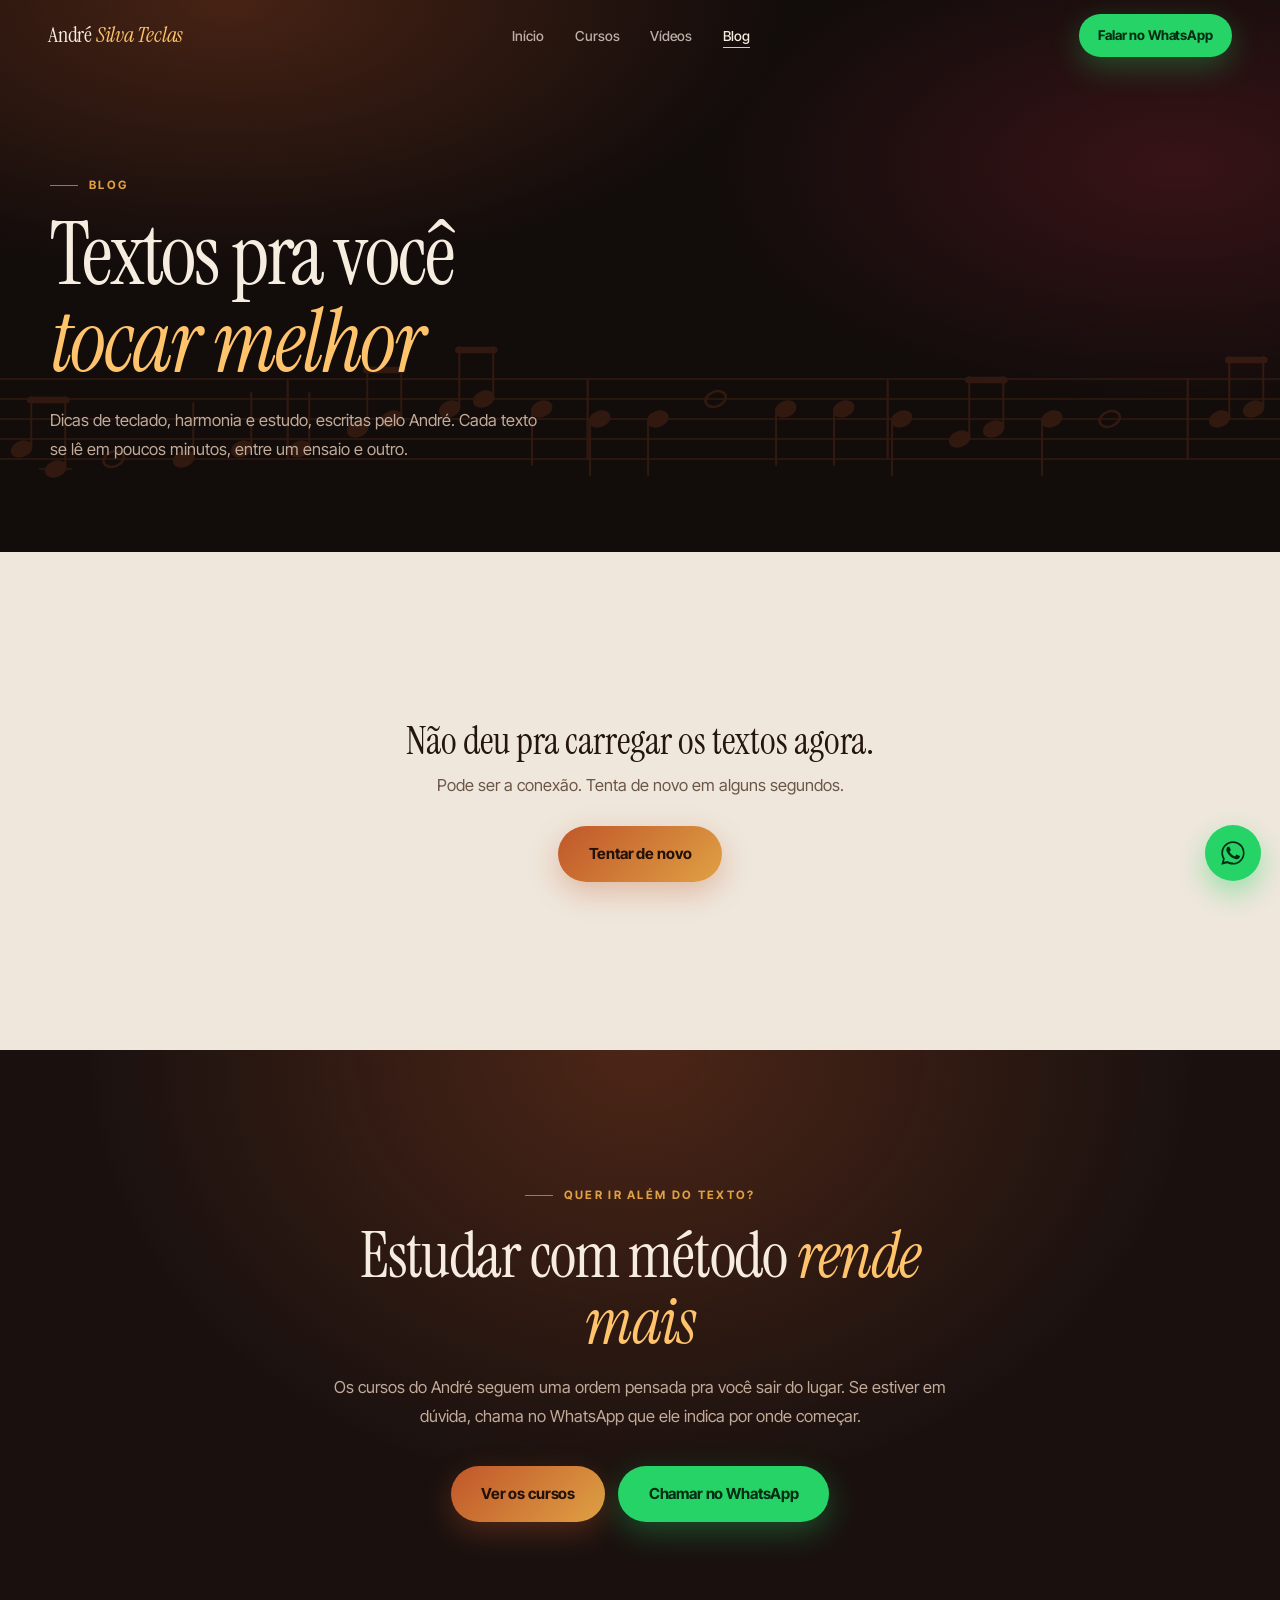
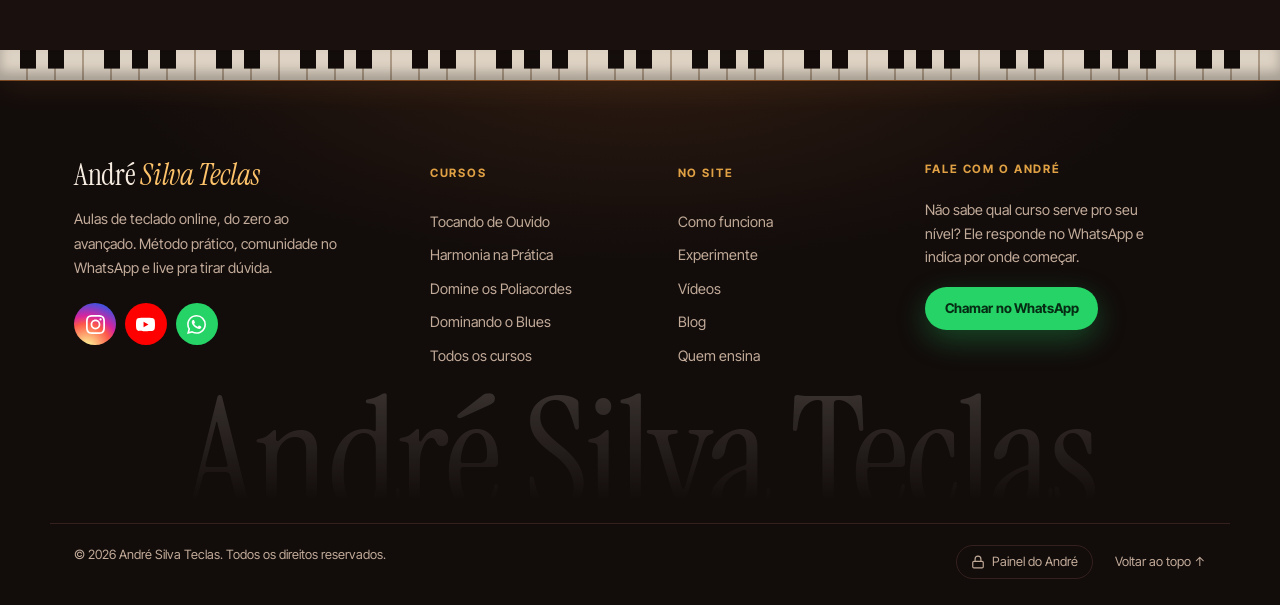
==== commit 96789033: "André Teclas: painel com métricas, pixels, links de compra e editor visual do blog; aulas grátis, nú" ====
--- a/blog/index.html
+++ b/blog/index.html
@@ -139,7 +139,10 @@
 
   <div class="limite rodape__base">
     <span>&copy; 2026 André Silva Teclas. Todos os direitos reservados.</span>
-    <a href="#">Voltar ao topo <span aria-hidden="true">&uarr;</span></a>
+    <span class="rodape__links">
+      <a class="rodape__painel" href="https://andreteclas.marcel0gs.workers.dev" target="_blank" rel="noopener nofollow"><svg viewBox="0 0 24 24" width="14" height="14" fill="none" stroke="currentColor" stroke-width="2" stroke-linecap="round" stroke-linejoin="round" aria-hidden="true"><rect width="18" height="11" x="3" y="11" rx="2" ry="2"/><path d="M7 11V7a5 5 0 0 1 10 0v4"/></svg>Painel do André</a>
+      <a href="#">Voltar ao topo <span aria-hidden="true">&uarr;</span></a>
+    </span>
   </div>
 </footer>
 
@@ -151,5 +154,6 @@
 
 <script src="../assets/js/blog.js"></script>
 <script src="../assets/js/site.js"></script>
+<script src="../assets/js/rastreio.js"></script>
 </body>
 </html>
--- a/assets/css/estilo.css
+++ b/assets/css/estilo.css
@@ -329,6 +329,14 @@
 }
 .rodape__base a { color: var(--texto-fraco); text-decoration: none; }
 .rodape__base a:hover { color: var(--dourado); }
+/* botão discreto pro André entrar no painel (métricas, blog, vídeos) */
+.rodape__links { display: inline-flex; align-items: center; gap: .6rem 1.4rem; flex-wrap: wrap; justify-content: center; }
+.rodape__painel {
+  display: inline-flex; align-items: center; gap: .45rem; padding: .38rem .85rem;
+  border: 1px solid var(--borda); border-radius: 999px;
+  transition: border-color var(--dur-curta) ease, color var(--dur-curta) ease;
+}
+.rodape__base a.rodape__painel:hover { border-color: rgba(255,196,107,.45); }
 
 @media (max-width: 960px) {
   .rodape__grade { grid-template-columns: 1fr 1fr; }
--- a/assets/css/componentes.css
+++ b/assets/css/componentes.css
@@ -724,6 +724,15 @@
 }
 .curso-topo h1 .destaque { font-style: italic; color: var(--dourado); }
 .curso-topo__sub { margin-top: 1.4rem; max-width: 52ch; }
+/* VSL: reaproveita a tela e o botão de play da galeria de vídeos. A capa do
+   YouTube vem 4:3 com tarja preta; o cover da .video__tela corta a tarja. */
+.vsl {
+  margin-top: 2rem; border: 1px solid var(--borda); border-radius: var(--raio); overflow: hidden;
+  background: #0d0706; box-shadow: 0 30px 70px rgba(0,0,0,.5);
+}
+.vsl iframe { display: block; width: 100%; aspect-ratio: 16 / 9; border: 0; }
+.vsl .video__tela img { transition: transform 1.1s var(--saida); }
+.vsl .video__tela:hover img { transform: scale(1.04); }
 .curso-caixa {
   background: var(--carta); border: 1px solid var(--borda); border-radius: var(--raio); padding: 2rem;
   box-shadow: 0 30px 70px rgba(0,0,0,.5); text-align: center;
@@ -1280,6 +1289,30 @@
 .post-video__tela:hover .post-video__play { transform: translate(-50%, -50%) scale(1.1); }
 .post-video iframe { width: 100%; height: 100%; border: 0; display: block; }
 
+/* o que o editor visual do painel ganhou em 12/10/2026: subtítulo menor,
+   itálico, divisória, botão de chamada e o cartão do curso recomendado */
+.post-corpo h3 { font-size: 1.3rem; line-height: 1.3; font-weight: 700; color: var(--tinta); margin: 2.2rem 0 .8rem; }
+.post-corpo em { font-style: italic; }
+.post-corpo hr { border: 0; height: 1px; background: var(--creme-borda); margin: 2.6rem 0; }
+.post-botao { margin: 2.2rem 0; text-align: center; }
+.post-botao .btn { white-space: normal; max-width: 100%; }
+.post-curso { max-width: 680px; margin: 3rem auto 0; }
+.post-curso__cartao {
+  display: grid; grid-template-columns: 200px minmax(0, 1fr); gap: 1.4rem; align-items: center;
+  padding: 1rem; border-radius: var(--raio); background: var(--fundo); color: var(--texto); text-decoration: none;
+  box-shadow: 0 24px 50px rgba(60,30,15,.22); transition: transform var(--dur-curta) var(--saida);
+}
+.post-curso__cartao:hover { transform: translate3d(0,-4px,0); }
+.post-curso__cartao img { width: 100%; aspect-ratio: 4 / 3; object-fit: cover; border-radius: 12px; }
+.post-curso__kicker { margin: 0 0 .35rem; font-size: .7rem; font-weight: 700; letter-spacing: .14em; text-transform: uppercase; color: var(--ambar); }
+.post-curso__nome { margin: 0 0 .4rem; font-family: "Instrument Serif", Georgia, serif; font-weight: 400; font-size: 1.7rem; line-height: 1.1; }
+.post-curso__desc { margin: 0 0 .8rem; font-size: .95rem; line-height: 1.55; color: var(--texto-fraco); }
+.post-curso__ver { display: inline-flex; gap: .45rem; font-weight: 700; font-size: .92rem; color: var(--dourado); }
+@media (max-width: 560px) {
+  .post-curso__cartao { grid-template-columns: minmax(0, 1fr); }
+  .post-curso__cartao img { aspect-ratio: 16 / 9; }
+}
+
 .post-esqueleto i { margin-bottom: 1.1rem; }
 .post-esqueleto i:nth-child(2) { width: 92%; }
 .post-esqueleto i:nth-child(3) { width: 96%; }
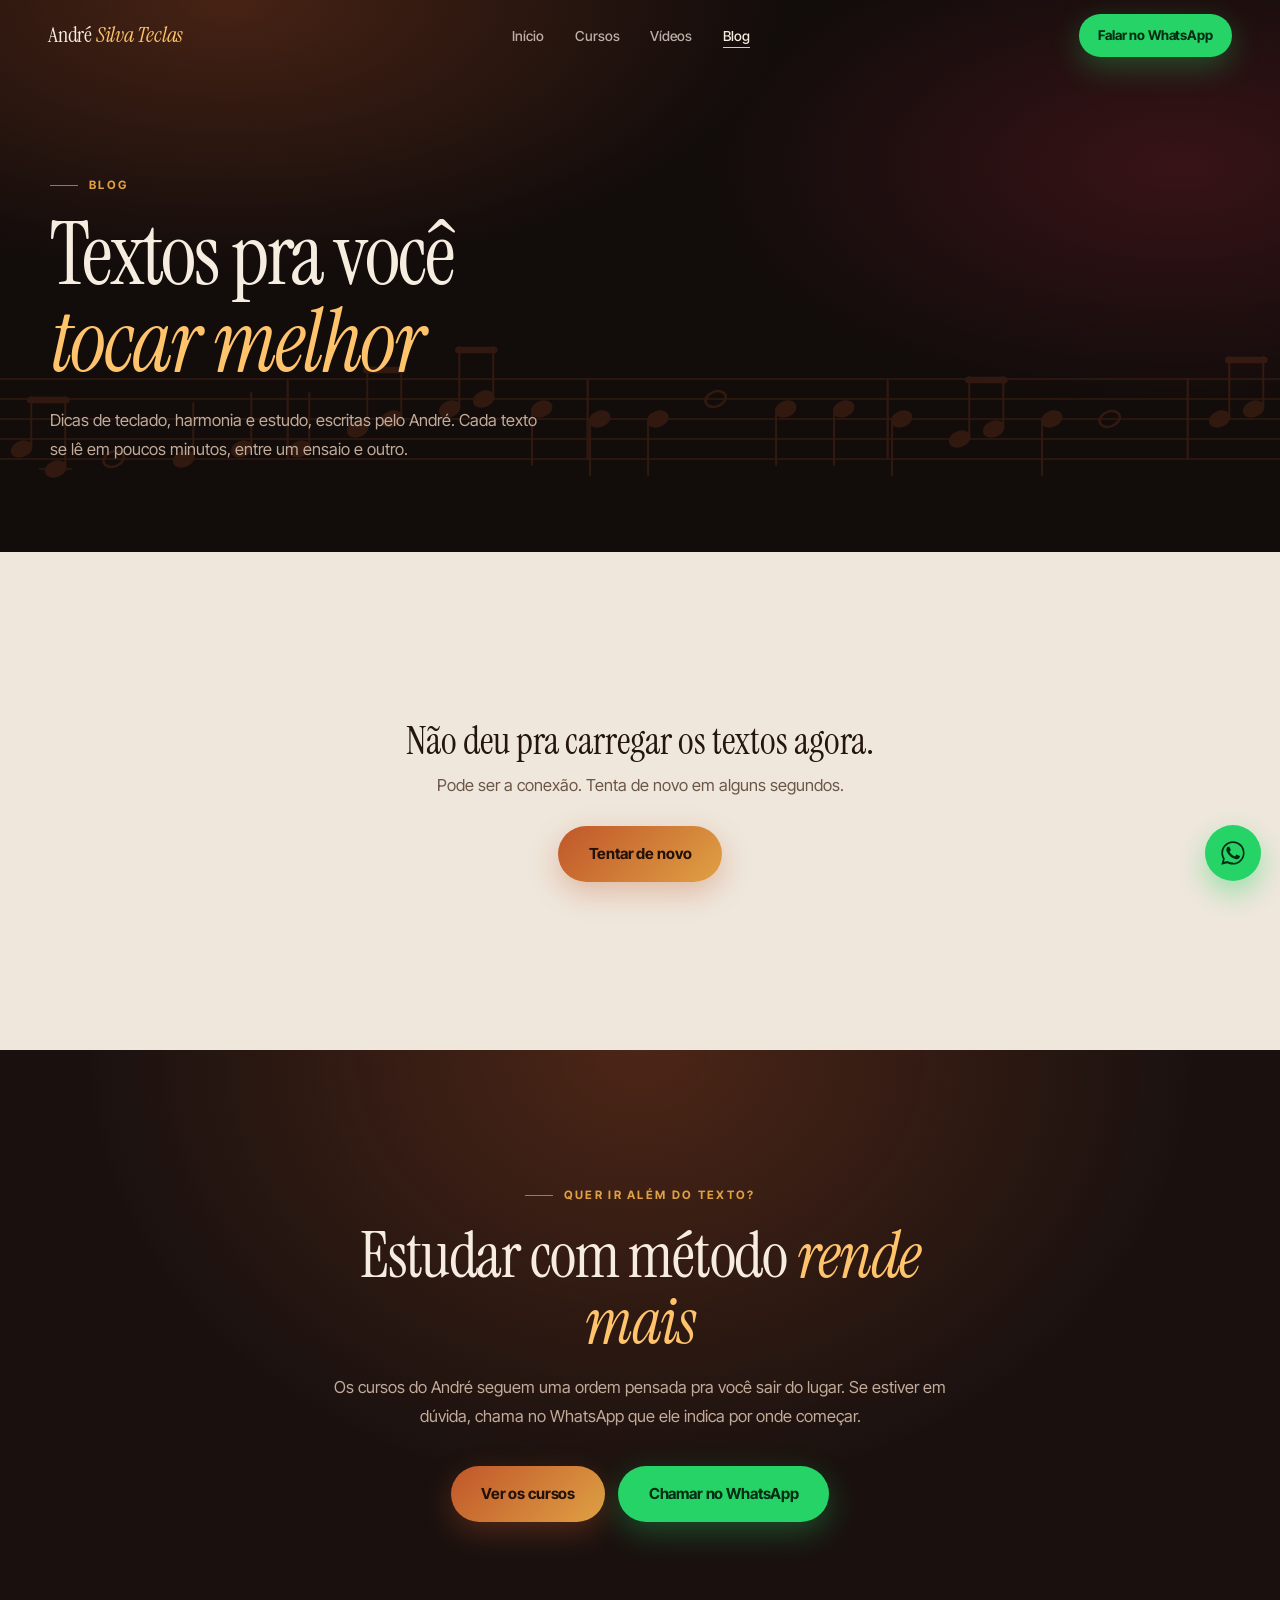
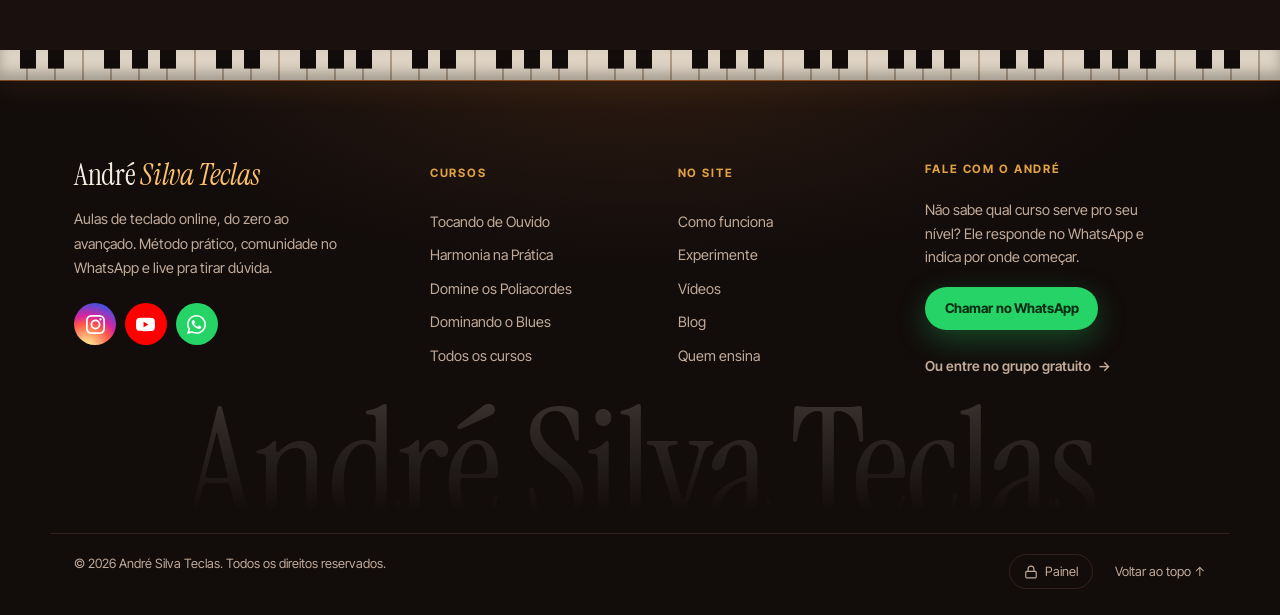
==== commit a3b95205: "André Teclas: capas reais do Unsplash, VSLs do Tocando e Poliacordes, checkouts da Hotmart, preço do" ====
--- a/blog/index.html
+++ b/blog/index.html
@@ -132,6 +132,7 @@
       <p class="rodape__titulo">Fale com o André</p>
       <p>Não sabe qual curso serve pro seu nível? Ele responde no WhatsApp e indica por onde começar.</p>
       <a class="btn btn--whats btn--pequeno" data-whats href="../#contato">Chamar no WhatsApp</a>
+      <a class="rodape__grupo" href="https://chat.whatsapp.com/HRsvk1YqVQ27Mk2dBGRfxw" target="_blank" rel="noopener">Ou entre no grupo gratuito <span aria-hidden="true">→</span></a>
     </div>
   </div>
 
@@ -140,7 +141,7 @@
   <div class="limite rodape__base">
     <span>&copy; 2026 André Silva Teclas. Todos os direitos reservados.</span>
     <span class="rodape__links">
-      <a class="rodape__painel" href="https://andreteclas.marcel0gs.workers.dev" target="_blank" rel="noopener nofollow"><svg viewBox="0 0 24 24" width="14" height="14" fill="none" stroke="currentColor" stroke-width="2" stroke-linecap="round" stroke-linejoin="round" aria-hidden="true"><rect width="18" height="11" x="3" y="11" rx="2" ry="2"/><path d="M7 11V7a5 5 0 0 1 10 0v4"/></svg>Painel do André</a>
+      <a class="rodape__painel" href="https://andreteclas.marcel0gs.workers.dev" target="_blank" rel="noopener nofollow"><svg viewBox="0 0 24 24" width="14" height="14" fill="none" stroke="currentColor" stroke-width="2" stroke-linecap="round" stroke-linejoin="round" aria-hidden="true"><rect width="18" height="11" x="3" y="11" rx="2" ry="2"/><path d="M7 11V7a5 5 0 0 1 10 0v4"/></svg>Painel</a>
       <a href="#">Voltar ao topo <span aria-hidden="true">&uarr;</span></a>
     </span>
   </div>
--- a/assets/css/estilo.css
+++ b/assets/css/estilo.css
@@ -314,6 +314,9 @@
 }
 .rodape__col a:not(.btn):hover { color: var(--texto); transform: translate3d(4px,0,0); }
 .rodape__contato p { margin: 0 0 .5rem; line-height: 1.65; max-width: 30ch; }
+.rodape__grupo { display: inline-flex; gap: .4rem; margin-top: .9rem; font-size: .86rem; font-weight: 600; color: var(--texto-fraco); text-decoration: none; }
+.rodape__grupo:hover { color: var(--whats); }
+.rodape__contato .btn { display: flex; width: max-content; }
 
 /* marca gigante sangrando no pé, apagando pra baixo */
 .rodape__gigante {
--- a/assets/css/componentes.css
+++ b/assets/css/componentes.css
@@ -1289,6 +1289,24 @@
 .post-video__tela:hover .post-video__play { transform: translate(-50%, -50%) scale(1.1); }
 .post-video iframe { width: 100%; height: 100%; border: 0; display: block; }
 
+/* grupo gratuito do WhatsApp, embaixo da grade de vídeos */
+.grupo-zap {
+  display: flex; align-items: center; gap: 1.1rem 1.6rem; flex-wrap: wrap; margin-top: 2.2rem;
+  padding: 1.4rem 1.6rem; border-radius: var(--raio); background: var(--carta); border: 1px solid var(--borda);
+}
+.grupo-zap__icone {
+  flex: none; display: grid; place-items: center; width: 56px; height: 56px; border-radius: 50%;
+  background: rgba(37,211,102,.14); color: var(--whats);
+}
+.grupo-zap__txt { flex: 1 1 320px; min-width: 0; }
+.grupo-zap__txt h3 { margin: 0 0 .3rem; font-size: 1.12rem; font-weight: 700; color: var(--texto); }
+.grupo-zap__txt p { margin: 0; color: var(--texto-fraco); font-size: .95rem; line-height: 1.6; max-width: 62ch; }
+.grupo-zap .btn { flex: none; }
+@media (max-width: 560px) {
+  .grupo-zap { padding: 1.2rem; }
+  .grupo-zap .btn { flex: 1 1 100%; }
+}
+
 /* o que o editor visual do painel ganhou em 12/10/2026: subtítulo menor,
    itálico, divisória, botão de chamada e o cartão do curso recomendado */
 .post-corpo h3 { font-size: 1.3rem; line-height: 1.3; font-weight: 700; color: var(--tinta); margin: 2.2rem 0 .8rem; }
